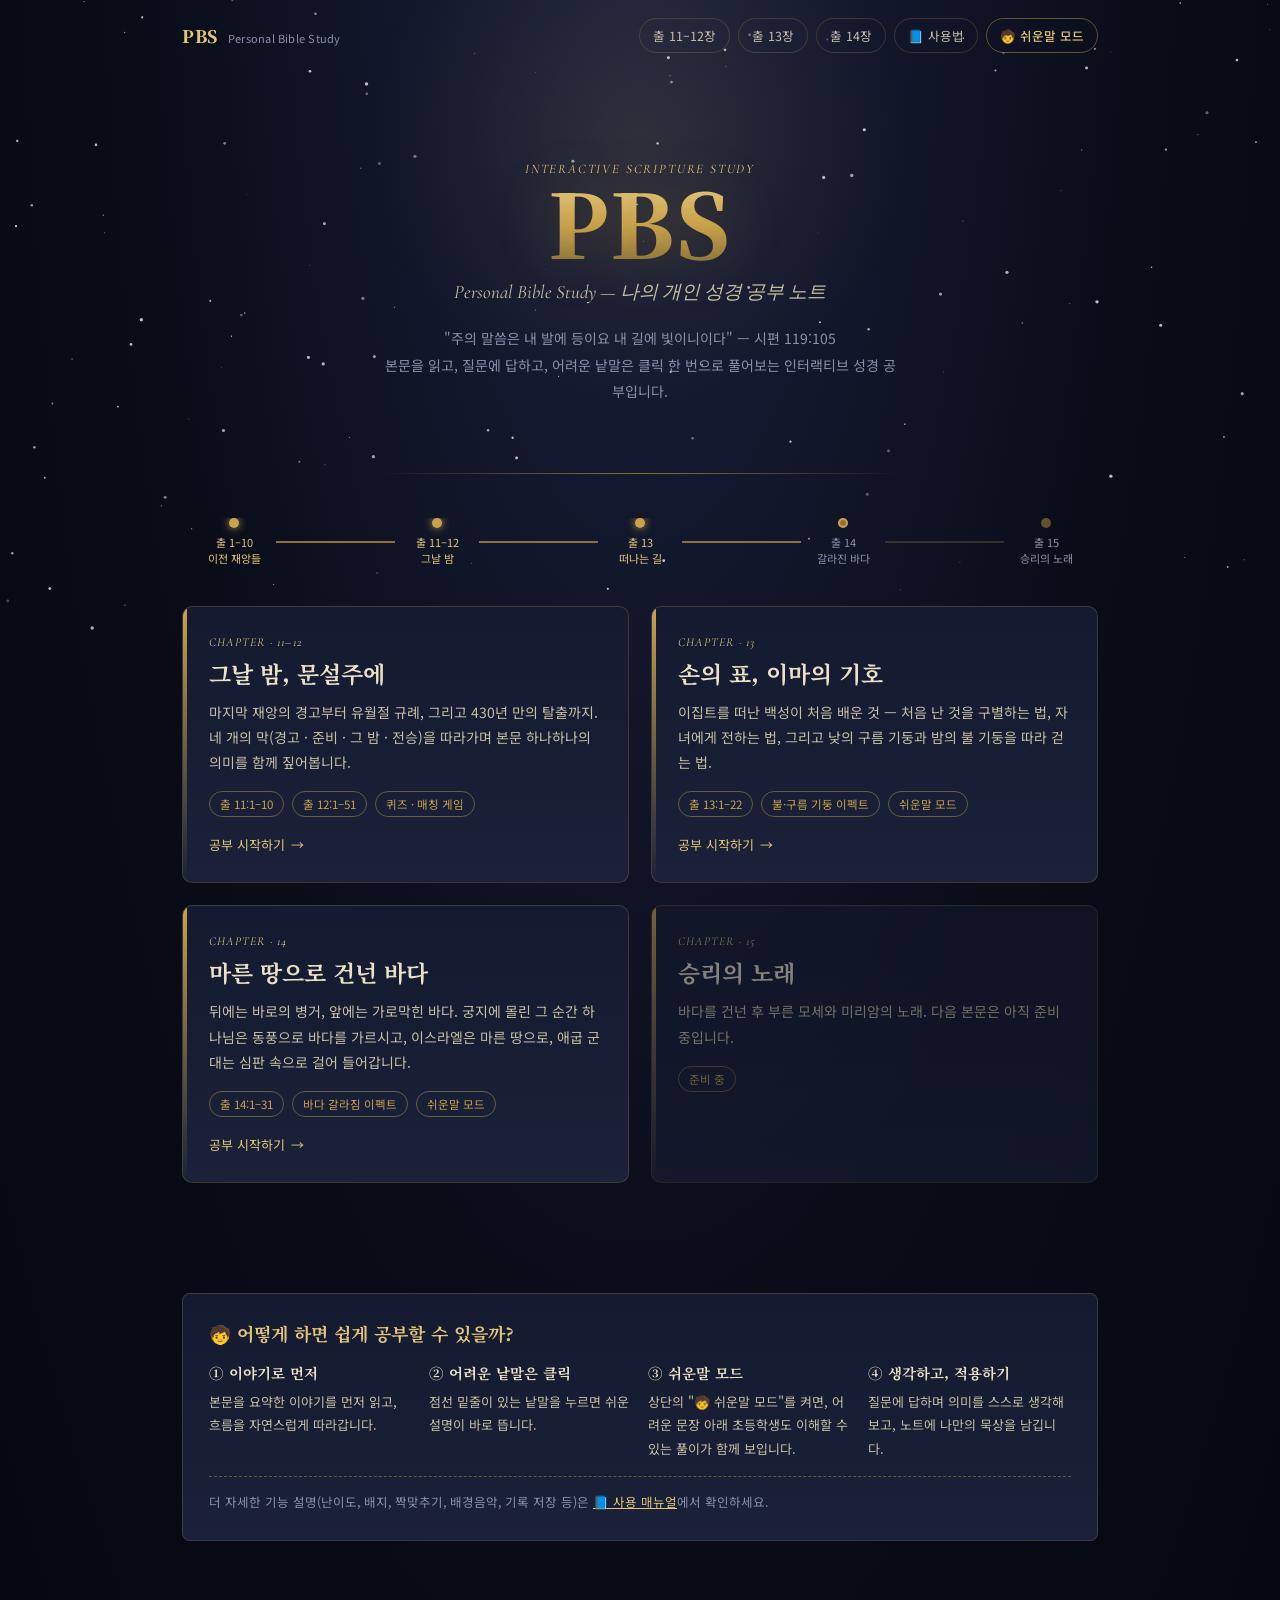
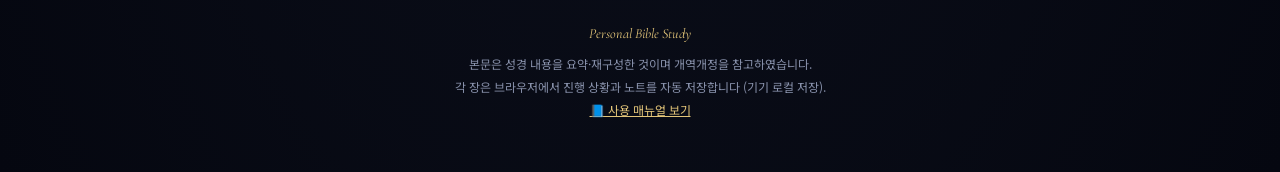
==== index.html @ ad9c312a "Add Exodus 14 chapter, usage manual, and responsive layout Build the fourth interactive chapter (14:" ====
<!DOCTYPE html>
<html lang="ko">
<head>
<meta charset="UTF-8">
<meta name="viewport" content="width=device-width, initial-scale=1.0">
<title>PBS — Personal Bible Study</title>
<meta name="description" content="출애굽기를 재미있게, 초등학생도 이해할 수 있게 공부하는 인터랙티브 성경 공부 노트.">
<link rel="preconnect" href="https://fonts.googleapis.com">
<link href="https://fonts.googleapis.com/css2?family=Noto+Serif+KR:wght@400;600;700;900&family=Noto+Sans+KR:wght@300;400;500;700&family=Cormorant+Garamond:ital,wght@0,500;1,500&display=swap" rel="stylesheet">
<link rel="stylesheet" href="assets/pbs-theme.css">
<style>
  *{box-sizing:border-box;}
  html,body{margin:0;padding:0;}
  body{
    background:radial-gradient(ellipse at 50% -10%, #1a2140 0%, var(--night) 55%, #050710 100%);
    color:var(--parchment); font-family:'Noto Sans KR', sans-serif;
    min-height:100vh; overflow-x:hidden; position:relative;
  }
  #starfield{ height:100vh; }

  .pbs-hero{ padding-top:12vh; }
  .glow-orb{
    position:fixed; top:-140px; left:50%; transform:translateX(-50%);
    width:560px; height:560px; border-radius:50%;
    background:radial-gradient(circle, rgba(201,162,75,0.14) 0%, rgba(201,162,75,0.04) 45%, transparent 70%);
    pointer-events:none; z-index:0; animation: flicker 6s ease-in-out infinite;
  }
  @keyframes flicker{
    0%,100%{opacity:1;} 45%{opacity:0.85;} 50%{opacity:1;} 78%{opacity:0.9;}
  }

  .divider-line{
    position:relative; z-index:1; max-width:520px; margin:44px auto 0; height:1px;
    background:linear-gradient(90deg, transparent, var(--gold-dim), transparent);
  }

  .journey-strip{
    position:relative; z-index:1; max-width:920px; margin:44px auto 0; padding:0 22px;
    display:flex; align-items:center; gap:10px; overflow-x:auto;
  }
  .journey-node{
    flex:0 0 auto; display:flex; flex-direction:column; align-items:center; gap:6px;
    font-size:11px; color:var(--muted); min-width:64px; text-align:center;
  }
  .journey-node .jn-dot{ width:10px; height:10px; border-radius:50%; background:var(--line-strong); }
  .journey-node.done .jn-dot{ background:var(--gold); box-shadow:0 0 8px var(--gold); }
  .journey-node.done{ color:var(--gold-soft); }
  .journey-node.next .jn-dot{ background:var(--gold-dim); border:2px solid var(--gold); }
  .journey-line{ flex:1; height:2px; background:var(--line); min-width:20px; }
  .journey-line.done{ background:var(--gold-dim); }

  footer.pbs-foot{
    position:relative; z-index:1; text-align:center; padding:20px 22px 50px;
    font-size:12px; color:var(--muted); line-height:1.9;
  }
  footer.pbs-foot .verse{ font-family:'Cormorant Garamond', serif; font-style:italic; color:var(--gold-soft); font-size:14px; display:block; margin-bottom:6px; }
  footer.pbs-foot a, .pm-more a{ color:var(--gold-soft); }
  .pm-more{ margin-top:16px; padding-top:14px; border-top:1px dashed var(--line-strong); font-size:12.5px; color:var(--muted); line-height:1.8; }
</style>
</head>
<body>

<div class="glow-orb"></div>
<canvas id="starfield" class="pbs-canvas-bg"></canvas>

<div id="pbsNavRoot"></div>

<header class="pbs-hero">
  <div class="eyebrow" style="display:flex; justify-content:center; gap:10px; font-family:'Cormorant Garamond', serif; font-style:italic; letter-spacing:0.14em; text-transform:uppercase; font-size:13px; color:var(--gold-soft);">
    Interactive Scripture Study
  </div>
  <h1 class="pbs-title">PBS</h1>
  <p class="pbs-sub">Personal Bible Study — 나의 개인 성경 공부 노트</p>
  <p class="pbs-verse">"주의 말씀은 내 발에 등이요 내 길에 빛이니이다" — 시편 119:105<br>
  본문을 읽고, 질문에 답하고, 어려운 낱말은 클릭 한 번으로 풀어보는 인터랙티브 성경 공부입니다.</p>
</header>

<div class="divider-line"></div>

<div class="journey-strip" aria-label="출애굽기 진행 지도">
  <div class="journey-node done"><span class="jn-dot"></span>출 1–10<br>이전 재앙들</div>
  <div class="journey-line done"></div>
  <div class="journey-node done"><span class="jn-dot"></span>출 11–12<br>그날 밤</div>
  <div class="journey-line done"></div>
  <div class="journey-node done"><span class="jn-dot"></span>출 13<br>떠나는 길</div>
  <div class="journey-line done"></div>
  <div class="journey-node next"><span class="jn-dot"></span>출 14<br>갈라진 바다</div>
  <div class="journey-line"></div>
  <div class="journey-node"><span class="jn-dot"></span>출 15<br>승리의 노래</div>
</div>

<main class="pbs-cards">
  <a class="pbs-card" href="exodus-11-12.html">
    <div class="pc-eyebrow">Chapter · 11–12</div>
    <div class="pc-title">그날 밤, 문설주에</div>
    <p class="pc-desc">마지막 재앙의 경고부터 유월절 규례, 그리고 430년 만의 탈출까지.
    네 개의 막(경고 · 준비 · 그 밤 · 전승)을 따라가며 본문 하나하나의 의미를 함께 짚어봅니다.</p>
    <div class="pc-meta">
      <span class="pc-chip">출 11:1–10</span>
      <span class="pc-chip">출 12:1–51</span>
      <span class="pc-chip">퀴즈 · 매칭 게임</span>
    </div>
    <div class="pc-cta">공부 시작하기 <span class="arrow">→</span></div>
  </a>

  <a class="pbs-card" href="exodus-13.html">
    <div class="pc-eyebrow">Chapter · 13</div>
    <div class="pc-title">손의 표, 이마의 기호</div>
    <p class="pc-desc">이집트를 떠난 백성이 처음 배운 것 — 처음 난 것을 구별하는 법, 자녀에게 전하는 법,
    그리고 낮의 구름 기둥과 밤의 불 기둥을 따라 걷는 법.</p>
    <div class="pc-meta">
      <span class="pc-chip">출 13:1–22</span>
      <span class="pc-chip">불·구름 기둥 이펙트</span>
      <span class="pc-chip">쉬운말 모드</span>
    </div>
    <div class="pc-cta">공부 시작하기 <span class="arrow">→</span></div>
  </a>

  <a class="pbs-card" href="exodus-14.html">
    <div class="pc-eyebrow">Chapter · 14</div>
    <div class="pc-title">마른 땅으로 건넌 바다</div>
    <p class="pc-desc">뒤에는 바로의 병거, 앞에는 가로막힌 바다. 궁지에 몰린 그 순간 하나님은 동풍으로 바다를 가르시고,
    이스라엘은 마른 땅으로, 애굽 군대는 심판 속으로 걸어 들어갑니다.</p>
    <div class="pc-meta">
      <span class="pc-chip">출 14:1–31</span>
      <span class="pc-chip">바다 갈라짐 이펙트</span>
      <span class="pc-chip">쉬운말 모드</span>
    </div>
    <div class="pc-cta">공부 시작하기 <span class="arrow">→</span></div>
  </a>

  <div class="pbs-card soon">
    <div class="pc-eyebrow">Chapter · 15</div>
    <div class="pc-title">승리의 노래</div>
    <p class="pc-desc">바다를 건넌 후 부른 모세와 미리암의 노래. 다음 본문은 아직 준비 중입니다.</p>
    <div class="pc-meta"><span class="pc-chip">준비 중</span></div>
  </div>
</main>

<section class="pbs-method">
  <div class="pm-panel">
    <h3>🧒 어떻게 하면 쉽게 공부할 수 있을까?</h3>
    <div class="pm-steps">
      <div class="pm-step"><b>① 이야기로 먼저</b>본문을 요약한 이야기를 먼저 읽고, 흐름을 자연스럽게 따라갑니다.</div>
      <div class="pm-step"><b>② 어려운 낱말은 클릭</b>점선 밑줄이 있는 낱말을 누르면 쉬운 설명이 바로 뜹니다.</div>
      <div class="pm-step"><b>③ 쉬운말 모드</b>상단의 "🧒 쉬운말 모드"를 켜면, 어려운 문장 아래 초등학생도 이해할 수 있는 풀이가 함께 보입니다.</div>
      <div class="pm-step"><b>④ 생각하고, 적용하기</b>질문에 답하며 의미를 스스로 생각해보고, 노트에 나만의 묵상을 남깁니다.</div>
    </div>
    <div class="pm-more">더 자세한 기능 설명(난이도, 배지, 짝맞추기, 배경음악, 기록 저장 등)은 <a href="manual.html">📘 사용 매뉴얼</a>에서 확인하세요.</div>
  </div>
</section>

<footer class="pbs-foot">
  <span class="verse">Personal Bible Study</span>
  본문은 성경 내용을 요약·재구성한 것이며 개역개정을 참고하였습니다.<br>
  각 장은 브라우저에서 진행 상황과 노트를 자동 저장합니다 (기기 로컬 저장).<br>
  <a href="manual.html">📘 사용 매뉴얼 보기</a>
</footer>

<script src="assets/pbs-nav.js"></script>
<script src="assets/pbs-effects.js"></script>
<script>
  PBS_renderNav('index');
  PBS_startStarfield(document.getElementById('starfield'), { density: 140 });
</script>
</body>
</html>
---- assets/pbs-theme.css ----
/* ==========================================================================
   PBS shared theme — dark parchment / night-desert palette
   Used by index.html, exodus-11-12.html, exodus-13.html
   ========================================================================== */
:root{
  --night:#0a0d18; --night2:#0f1324;
  --panel:#141a30; --panel2:#1a2138;
  --blood:#7c2430; --blood-bright:#a83244; --blood-glow:#c94a54;
  --gold:#c9a24b; --gold-soft:#e3c579; --gold-dim:#8a723a;
  --sky:#3d6b8a; --sky-soft:#7fb3cf;
  --parchment:#ece1c6; --parchment-dim:#c9bfa3; --muted:#8891ab;
  --line: rgba(201,162,75,0.22); --line-strong: rgba(201,162,75,0.45);
}

/* ---------- fixed canvas backdrop (starfield / effects) ---------- */
.pbs-canvas-bg{
  position:fixed; inset:0; z-index:0; pointer-events:none; width:100%; height:100%;
}

/* ---------- shared top navigation ---------- */
.pbs-nav{
  position:relative; z-index:2;
  display:flex; align-items:center; justify-content:space-between; gap:14px; flex-wrap:wrap;
  max-width:760px; margin:0 auto; padding:18px 22px 0;
  font-family:'Noto Sans KR', sans-serif;
}
.pbs-nav .pbs-brand{
  display:flex; align-items:baseline; gap:10px; text-decoration:none;
  font-family:'Noto Serif KR', serif; font-weight:900; font-size:17px;
  color:var(--gold-soft); letter-spacing:0.04em;
}
.pbs-nav .pbs-brand small{
  font-family:'Noto Sans KR', sans-serif; font-weight:400; font-size:11px;
  color:var(--muted); letter-spacing:0.02em;
}
.pbs-nav .pbs-brand:hover{ color:var(--gold); }
.pbs-nav-links{ display:flex; gap:8px; flex-wrap:wrap; align-items:center; }
.pbs-nav-link{
  font-size:12.5px; color:var(--parchment-dim); text-decoration:none;
  border:1px solid var(--line); border-radius:20px; padding:7px 13px;
  transition:all .2s ease; white-space:nowrap;
}
.pbs-nav-link:hover{ border-color:var(--gold-dim); color:var(--parchment); background:rgba(201,162,75,0.08); }
.pbs-nav-link.current{ border-color:var(--gold); color:var(--gold-soft); background:rgba(201,162,75,0.1); }
.pbs-kids-toggle{
  font-size:12.5px; font-weight:500; cursor:pointer; border-radius:20px; padding:7px 13px;
  border:1px solid var(--line-strong); background:transparent; color:var(--gold-soft);
  font-family:'Noto Sans KR', sans-serif; transition:all .2s ease;
}
.pbs-kids-toggle:hover{ background:rgba(201,162,75,0.1); }
.pbs-kids-toggle.on{ background:linear-gradient(180deg, var(--gold-soft), var(--gold-dim)); color:#1a1408; border-color:var(--gold); }

/* ---------- glossary: inline clickable terms ---------- */
.gloss{
  color:var(--gold-soft); border-bottom:1px dashed var(--gold-dim);
  cursor:help; padding:0 1px; transition:color .15s ease;
}
.gloss:hover, .gloss:focus-visible{ color:var(--gold); background:rgba(201,162,75,0.1); }
.gloss-popover{
  position:fixed; z-index:200; max-width:300px; min-width:220px;
  background:linear-gradient(180deg, var(--panel), var(--night2));
  border:1px solid var(--gold-dim); border-radius:6px; padding:14px 16px;
  box-shadow:0 12px 34px rgba(0,0,0,0.55);
  font-family:'Noto Sans KR', sans-serif; font-size:13.5px; line-height:1.7; color:var(--parchment-dim);
  opacity:0; transform:translateY(6px); pointer-events:none; transition:opacity .18s ease, transform .18s ease;
}
.gloss-popover.show{ opacity:1; transform:translateY(0); pointer-events:auto; }
.gloss-popover .gp-term{
  font-family:'Noto Serif KR', serif; font-weight:700; color:var(--gold-soft); font-size:14.5px;
  display:flex; justify-content:space-between; align-items:center; margin-bottom:6px;
}
.gloss-popover .gp-close{ background:none; border:none; color:var(--muted); cursor:pointer; font-size:15px; line-height:1; padding:2px; }
.gloss-popover .gp-close:hover{ color:var(--gold-soft); }
.gloss-popover .gp-kids{
  margin-top:8px; padding-top:8px; border-top:1px dashed var(--line-strong);
  color:var(--gold-soft); font-size:13px;
}
.gloss-popover .gp-kids b{ color:var(--sky-soft); }

/* ---------- glossary full list (used inside text drawers) ---------- */
.gloss-list-item{ padding:12px 0; border-bottom:1px solid var(--line); }
.gloss-list-item:last-child{ border-bottom:none; }
.gloss-list-item .gl-term{ font-family:'Noto Serif KR',serif; color:var(--gold-soft); font-size:14.5px; margin-bottom:4px; }
.gloss-list-item .gl-def{ font-size:13px; color:var(--parchment-dim); line-height:1.7; }
.gloss-list-item .gl-kids{ font-size:12.5px; color:var(--sky-soft); margin-top:4px; }

/* ---------- kids-mode: simplified explanation blocks ---------- */
.kids-explain{
  display:none; margin:12px 0 0; padding:14px 16px;
  background:rgba(63,107,138,0.14); border:1px solid rgba(127,179,207,0.35); border-radius:6px;
  font-size:14px; line-height:1.8; color:var(--parchment);
}
.kids-explain .ke-tag{
  display:inline-block; font-family:'Noto Serif KR',serif; font-weight:700; font-size:12px;
  color:var(--sky-soft); background:rgba(127,179,207,0.15); border-radius:12px; padding:2px 10px; margin-bottom:8px;
}
body.kids-on .kids-explain{ display:block; animation:pbsFadeUp .4s ease; }
@keyframes pbsFadeUp{ from{opacity:0; transform:translateY(8px);} to{opacity:1; transform:translateY(0);} }

/* ---------- landing page chapter cards ---------- */
.pbs-hero{ text-align:center; padding:64px 22px 20px; position:relative; z-index:1; }
.pbs-hero .pbs-title{
  font-family:'Noto Serif KR', serif; font-weight:900; letter-spacing:0.02em;
  font-size:clamp(44px, 9vw, 88px); margin:0; line-height:1;
  background:linear-gradient(180deg, var(--gold-soft) 10%, var(--gold) 55%, var(--gold-dim) 100%);
  -webkit-background-clip:text; background-clip:text; color:transparent;
  text-shadow:0 0 60px rgba(201,162,75,0.25);
}
.pbs-hero .pbs-sub{ font-family:'Cormorant Garamond', serif; font-style:italic; font-size:19px; color:var(--parchment-dim); margin:14px 0 0; }
.pbs-hero .pbs-verse{ margin:20px auto 0; max-width:520px; font-size:14px; color:var(--muted); line-height:1.9; }

.pbs-cards{
  position:relative; z-index:1; max-width:920px; margin:40px auto 0; padding:0 22px 100px;
  display:grid; grid-template-columns:repeat(auto-fit, minmax(280px, 1fr)); gap:22px;
}
.pbs-card{
  position:relative; overflow:hidden; text-decoration:none; display:block;
  background:linear-gradient(180deg, var(--panel), var(--panel2));
  border:1px solid var(--line); border-radius:10px; padding:28px 26px;
  transition:transform .25s ease, border-color .25s ease, box-shadow .25s ease;
}
.pbs-card:hover{ transform:translateY(-4px); border-color:var(--gold-dim); box-shadow:0 18px 40px rgba(0,0,0,0.4); }
.pbs-card::before{
  content:''; position:absolute; top:0; left:0; width:4px; height:100%;
  background:linear-gradient(180deg, var(--gold), transparent);
}
.pbs-card .pc-eyebrow{
  font-family:'Cormorant Garamond', serif; font-style:italic; letter-spacing:0.1em; text-transform:uppercase;
  font-size:12px; color:var(--gold-soft); margin-bottom:8px;
}
.pbs-card .pc-title{ font-family:'Noto Serif KR',serif; font-weight:700; font-size:23px; color:var(--parchment); margin:0 0 10px; }
.pbs-card .pc-desc{ font-size:14px; line-height:1.8; color:var(--parchment-dim); margin:0 0 16px; }
.pbs-card .pc-meta{ display:flex; gap:8px; flex-wrap:wrap; }
.pbs-card .pc-chip{ font-size:11.5px; padding:4px 10px; border:1px solid var(--line-strong); border-radius:20px; color:var(--gold); }
.pbs-card .pc-cta{ margin-top:18px; font-size:13px; color:var(--gold-soft); display:flex; align-items:center; gap:6px; }
.pbs-card .pc-cta .arrow{ transition:transform .25s ease; }
.pbs-card:hover .pc-cta .arrow{ transform:translateX(5px); }
.pbs-card.soon{ opacity:0.55; cursor:default; }
.pbs-card.soon:hover{ transform:none; box-shadow:none; border-color:var(--line); }

.pbs-method{
  position:relative; z-index:1; max-width:760px; margin:10px auto 60px; padding:0 22px;
}
.pbs-method .pm-panel{
  background:linear-gradient(180deg, var(--panel) 0%, var(--panel2) 100%);
  border:1px solid var(--line); border-radius:8px; padding:26px 26px;
}
.pbs-method h3{ font-family:'Noto Serif KR',serif; color:var(--gold-soft); font-size:18px; margin:0 0 14px; }
.pbs-method .pm-steps{ display:grid; grid-template-columns:repeat(auto-fit, minmax(150px,1fr)); gap:16px; }
.pbs-method .pm-step{ font-size:13px; line-height:1.8; color:var(--parchment-dim); }
.pbs-method .pm-step b{ display:block; color:var(--parchment); font-family:'Noto Serif KR',serif; font-size:14.5px; margin-bottom:4px; }

/* ==========================================================================
   Responsive breakpoints — mobile (<601px) / tablet (601–1024px) / desktop (1025px+)
   Mobile-first base styles above already read fine down to ~360px; these
   tune the landing page (nav, hero, cards) for the other two bands.
   ========================================================================== */
@media (max-width:600px){
  .pbs-nav{ padding:14px 16px 0; }
  .pbs-hero{ padding:44px 18px 16px; }
}
@media (max-width:380px){
  .pbs-hero .pbs-title{ font-size:clamp(36px, 15vw, 52px); }
  .pbs-nav-link, .pbs-kids-toggle{ font-size:11.5px; padding:6px 10px; }
  .pbs-card{ padding:22px 18px; }
}
@media (min-width:601px) and (max-width:1024px){
  .pbs-nav, .pbs-cards, .pbs-method{ max-width:840px; }
  .pbs-hero{ padding:76px 22px 20px; }
}
@media (min-width:1025px){
  .pbs-nav, .pbs-cards, .pbs-method{ max-width:960px; }
  .pbs-hero{ padding:88px 22px 24px; }
  .pbs-cards{ grid-template-columns:repeat(auto-fit, minmax(300px, 1fr)); }
}
@media (prefers-reduced-motion: reduce){ .pbs-canvas-bg{ display:none; } }

/* ---------- shared debug overlay ---------- */
#pbsDebugPanel{
  position:fixed; left:10px; bottom:10px; z-index:999; width:300px; max-height:56vh;
  background:rgba(6,8,16,0.95); border:1px solid var(--gold-dim); border-radius:6px;
  padding:10px 12px; overflow-y:auto; box-shadow:0 10px 28px rgba(0,0,0,0.55);
  font-family:'Consolas','SFMono-Regular',monospace; font-size:11px; line-height:1.5;
}
.pbs-debug-header{ display:flex; justify-content:space-between; align-items:center; color:var(--gold-soft); font-weight:700; font-size:12px; margin-bottom:8px; letter-spacing:0.03em; }
.pbs-debug-header button{ background:none; border:none; color:var(--muted); cursor:pointer; font-size:13px; padding:2px 4px; }
.pbs-debug-header button:hover{ color:var(--gold-soft); }
.pbs-debug-section-tag{ color:var(--muted); text-transform:uppercase; letter-spacing:0.08em; font-size:10px; margin:6px 0 4px; }
#pbsDebugBody{ margin:0; white-space:pre-wrap; word-break:break-word; color:#9fd6ff; padding-bottom:8px; border-bottom:1px dashed var(--line); }
.pbs-debug-log{ margin:0; white-space:pre-wrap; word-break:break-word; color:#8891ab; max-height:140px; overflow-y:auto; }
@media (max-width:600px){ #pbsDebugPanel{ left:6px; bottom:6px; width:calc(100vw - 24px); max-height:40vh; } }
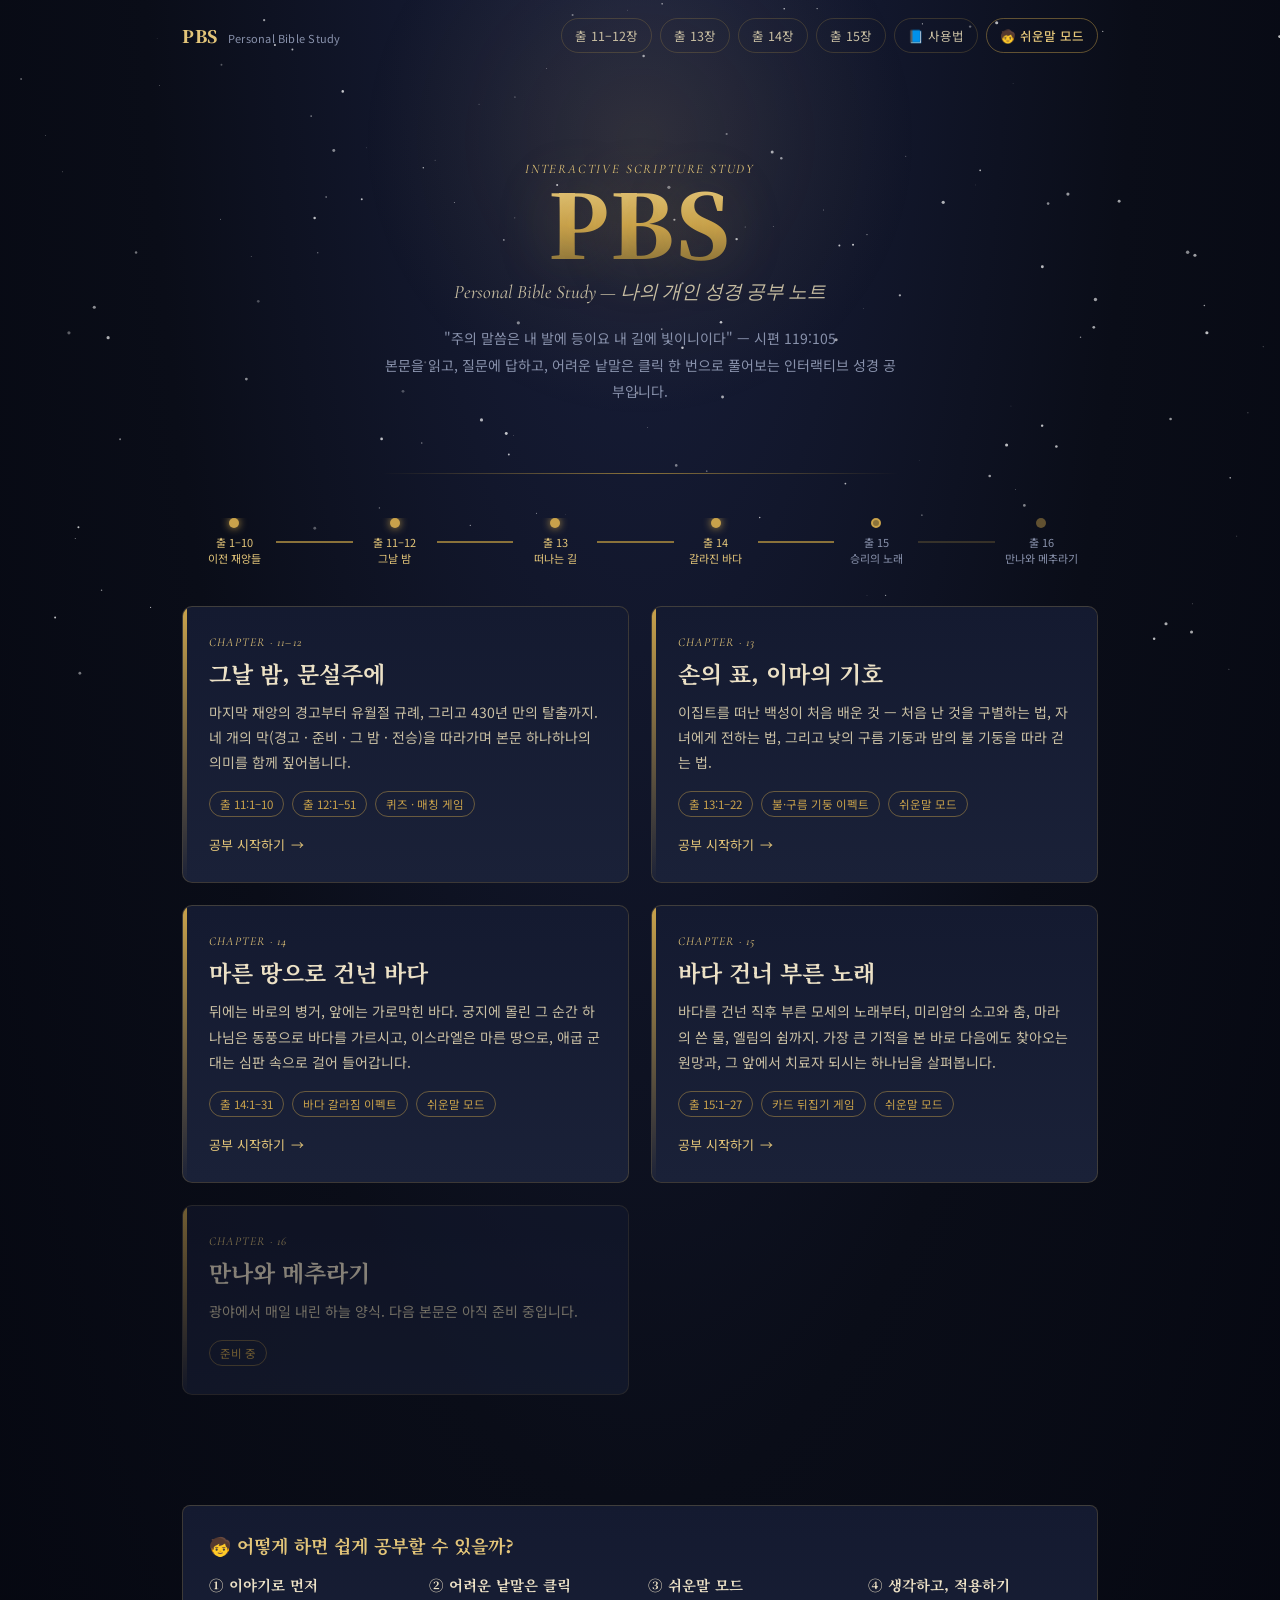
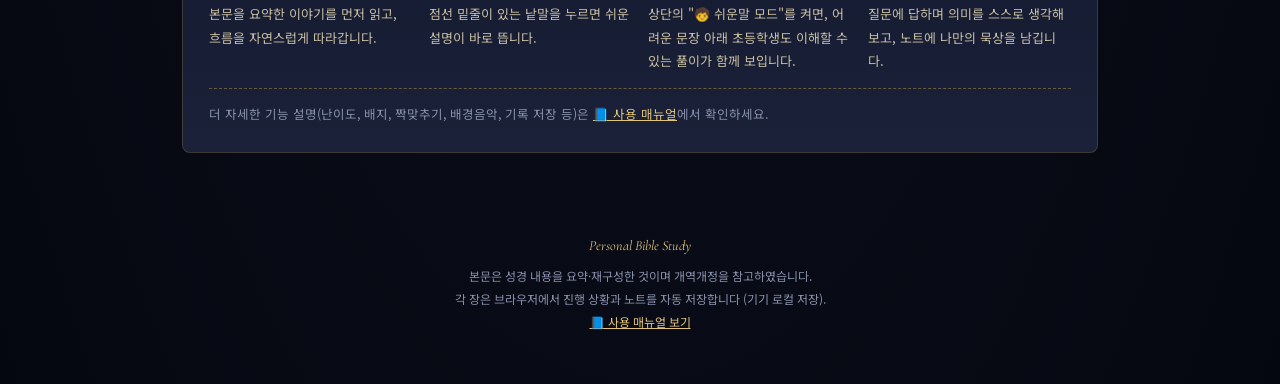
==== commit 773a545d: "Add Exodus 15, per-chapter ambience, and a flip-card bonus game Builds the fifth chapter (15:1-27 — " ====
--- a/index.html
+++ b/index.html
@@ -84,9 +84,11 @@
   <div class="journey-line done"></div>
   <div class="journey-node done"><span class="jn-dot"></span>출 13<br>떠나는 길</div>
   <div class="journey-line done"></div>
-  <div class="journey-node next"><span class="jn-dot"></span>출 14<br>갈라진 바다</div>
+  <div class="journey-node done"><span class="jn-dot"></span>출 14<br>갈라진 바다</div>
+  <div class="journey-line done"></div>
+  <div class="journey-node next"><span class="jn-dot"></span>출 15<br>승리의 노래</div>
   <div class="journey-line"></div>
-  <div class="journey-node"><span class="jn-dot"></span>출 15<br>승리의 노래</div>
+  <div class="journey-node"><span class="jn-dot"></span>출 16<br>만나와 메추라기</div>
 </div>
 
 <main class="pbs-cards">
@@ -129,10 +131,23 @@
     <div class="pc-cta">공부 시작하기 <span class="arrow">→</span></div>
   </a>
 
+  <a class="pbs-card" href="exodus-15.html">
+    <div class="pc-eyebrow">Chapter · 15</div>
+    <div class="pc-title">바다 건너 부른 노래</div>
+    <p class="pc-desc">바다를 건넌 직후 부른 모세의 노래부터, 미리암의 소고와 춤, 마라의 쓴 물, 엘림의 쉼까지.
+    가장 큰 기적을 본 바로 다음에도 찾아오는 원망과, 그 앞에서 치료자 되시는 하나님을 살펴봅니다.</p>
+    <div class="pc-meta">
+      <span class="pc-chip">출 15:1–27</span>
+      <span class="pc-chip">카드 뒤집기 게임</span>
+      <span class="pc-chip">쉬운말 모드</span>
+    </div>
+    <div class="pc-cta">공부 시작하기 <span class="arrow">→</span></div>
+  </a>
+
   <div class="pbs-card soon">
-    <div class="pc-eyebrow">Chapter · 15</div>
-    <div class="pc-title">승리의 노래</div>
-    <p class="pc-desc">바다를 건넌 후 부른 모세와 미리암의 노래. 다음 본문은 아직 준비 중입니다.</p>
+    <div class="pc-eyebrow">Chapter · 16</div>
+    <div class="pc-title">만나와 메추라기</div>
+    <p class="pc-desc">광야에서 매일 내린 하늘 양식. 다음 본문은 아직 준비 중입니다.</p>
     <div class="pc-meta"><span class="pc-chip">준비 중</span></div>
   </div>
 </main>
--- a/assets/pbs-theme.css
+++ b/assets/pbs-theme.css
@@ -10,6 +10,32 @@
   --sky:#3d6b8a; --sky-soft:#7fb3cf;
   --parchment:#ece1c6; --parchment-dim:#c9bfa3; --muted:#8891ab;
   --line: rgba(201,162,75,0.22); --line-strong: rgba(201,162,75,0.45);
+
+  /* ambience (background gradient + lamp glow) — overridden per chapter theme below */
+  --bg-top:#1a2140; --bg-mid:var(--night); --bg-bottom:#050710;
+  --lamp-color: rgba(201,162,75,0.16); --lamp-color2: rgba(201,162,75,0.05);
+}
+
+/* ---------- per-chapter ambience themes ----------
+   Each chapter opts in via PBSStudy.init({theme:'night'|'gold'|'sea'|'victory'}),
+   which adds body.theme-* — only the background/lamp glow (and starfield tint,
+   set in JS) change; --gold/--blood stay put so quiz-correct/wrong colors and
+   buttons stay consistent everywhere. */
+body.theme-night{
+  --bg-top:#241019; --bg-mid:#170a10; --bg-bottom:#050305;
+  --lamp-color: rgba(169,50,68,0.20); --lamp-color2: rgba(169,50,68,0.05);
+}
+body.theme-gold{
+  --bg-top:#332510; --bg-mid:#20170a; --bg-bottom:#0d0904;
+  --lamp-color: rgba(230,180,90,0.22); --lamp-color2: rgba(230,180,90,0.06);
+}
+body.theme-sea{
+  --bg-top:#0f2a38; --bg-mid:#0a1a26; --bg-bottom:#040c12;
+  --lamp-color: rgba(90,170,205,0.22); --lamp-color2: rgba(90,170,205,0.05);
+}
+body.theme-victory{
+  --bg-top:#3a2712; --bg-mid:#271a0c; --bg-bottom:#100b04;
+  --lamp-color: rgba(230,170,110,0.26); --lamp-color2: rgba(230,170,110,0.07);
 }
 
 /* ---------- fixed canvas backdrop (starfield / effects) ---------- */
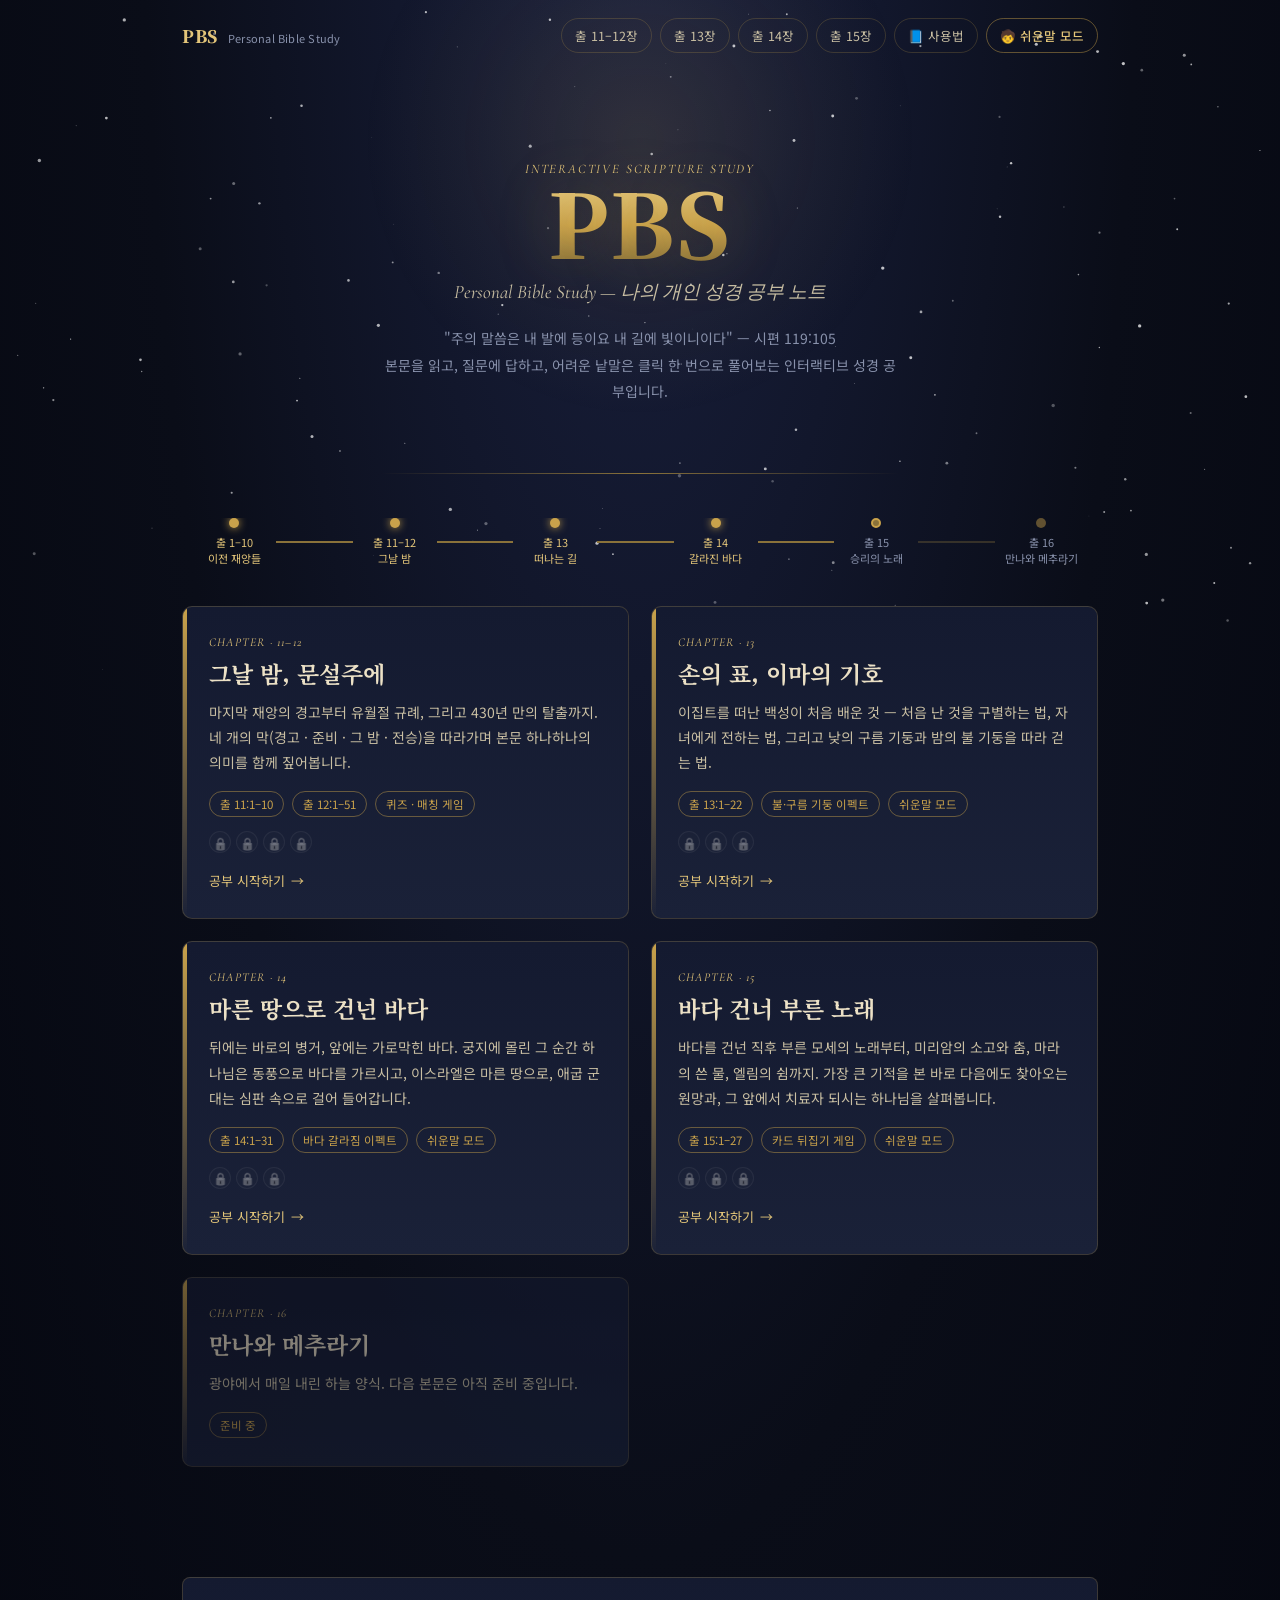
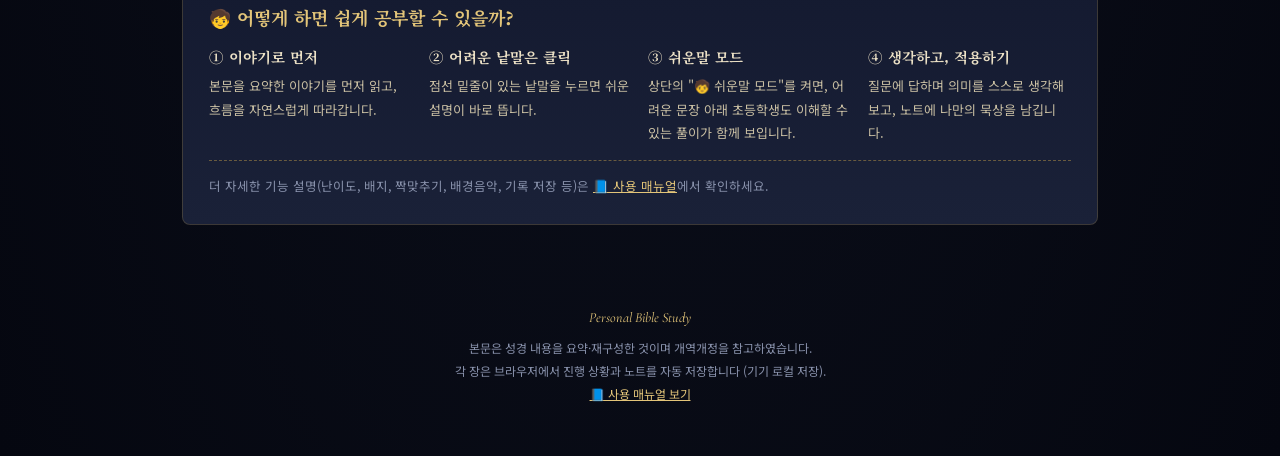
==== commit 43ee6309: "점수/배지에 의미 부여 — 장별 최고 기록, 배지 트로피 진열장, 연속 학습 스트릭 추가 지금까지 점수·콤보·배지는 완주할 때마다 초기화되고 학습 기록 모달 안에만 남아서 장식처럼" ====
--- a/index.html
+++ b/index.html
@@ -54,6 +54,23 @@
     font-size:12px; color:var(--muted); line-height:1.9;
   }
   footer.pbs-foot .verse{ font-family:'Cormorant Garamond', serif; font-style:italic; color:var(--gold-soft); font-size:14px; display:block; margin-bottom:6px; }
+
+  .streak-banner{
+    display:inline-flex; align-items:center; gap:8px; margin:18px auto 0; padding:8px 18px;
+    border:1px solid rgba(202,110,60,0.5); border-radius:20px; background:rgba(202,110,60,0.1);
+    color:#e3a878; font-size:13px; font-weight:500;
+  }
+  .pc-progress{ display:flex; flex-wrap:wrap; align-items:center; gap:8px; margin-top:14px; }
+  .pc-progress .record-chip{
+    font-size:11.5px; font-weight:500; padding:4px 11px; border-radius:16px;
+    border:1px solid var(--gold-dim); color:var(--gold-soft); background:rgba(201,162,75,0.1);
+  }
+  .pc-progress .trophy-row{ display:flex; gap:5px; }
+  .pc-progress .trophy-badge{
+    width:22px; height:22px; border-radius:50%; display:flex; align-items:center; justify-content:center;
+    font-size:12px; border:1px solid var(--gold-dim); background:rgba(201,162,75,0.12);
+  }
+  .pc-progress .trophy-badge.locked{ border-color:var(--line); background:rgba(255,255,255,0.02); opacity:0.45; filter:grayscale(1); }
   footer.pbs-foot a, .pm-more a{ color:var(--gold-soft); }
   .pm-more{ margin-top:16px; padding-top:14px; border-top:1px dashed var(--line-strong); font-size:12.5px; color:var(--muted); line-height:1.8; }
 </style>
@@ -73,6 +90,7 @@
   <p class="pbs-sub">Personal Bible Study — 나의 개인 성경 공부 노트</p>
   <p class="pbs-verse">"주의 말씀은 내 발에 등이요 내 길에 빛이니이다" — 시편 119:105<br>
   본문을 읽고, 질문에 답하고, 어려운 낱말은 클릭 한 번으로 풀어보는 인터랙티브 성경 공부입니다.</p>
+  <div id="streakBanner" class="streak-banner" style="display:none;"></div>
 </header>
 
 <div class="divider-line"></div>
@@ -92,7 +110,7 @@
 </div>
 
 <main class="pbs-cards">
-  <a class="pbs-card" href="exodus-11-12.html">
+  <a class="pbs-card" href="exodus-11-12.html" data-storage-id="exodusGame" data-badges="perfect_door,fast_exit,perfect_score,devoted">
     <div class="pc-eyebrow">Chapter · 11–12</div>
     <div class="pc-title">그날 밤, 문설주에</div>
     <p class="pc-desc">마지막 재앙의 경고부터 유월절 규례, 그리고 430년 만의 탈출까지.
@@ -102,10 +120,11 @@
       <span class="pc-chip">출 12:1–51</span>
       <span class="pc-chip">퀴즈 · 매칭 게임</span>
     </div>
-    <div class="pc-cta">공부 시작하기 <span class="arrow">→</span></div>
-  </a>
-
-  <a class="pbs-card" href="exodus-13.html">
+    <div class="pc-progress" data-progress></div>
+    <div class="pc-cta">공부 시작하기 <span class="arrow">→</span></div>
+  </a>
+
+  <a class="pbs-card" href="exodus-13.html" data-storage-id="exodus13" data-badges="perfect_score,fast_finish,devoted">
     <div class="pc-eyebrow">Chapter · 13</div>
     <div class="pc-title">손의 표, 이마의 기호</div>
     <p class="pc-desc">이집트를 떠난 백성이 처음 배운 것 — 처음 난 것을 구별하는 법, 자녀에게 전하는 법,
@@ -115,10 +134,11 @@
       <span class="pc-chip">불·구름 기둥 이펙트</span>
       <span class="pc-chip">쉬운말 모드</span>
     </div>
-    <div class="pc-cta">공부 시작하기 <span class="arrow">→</span></div>
-  </a>
-
-  <a class="pbs-card" href="exodus-14.html">
+    <div class="pc-progress" data-progress></div>
+    <div class="pc-cta">공부 시작하기 <span class="arrow">→</span></div>
+  </a>
+
+  <a class="pbs-card" href="exodus-14.html" data-storage-id="exodus14" data-badges="perfect_score,fast_finish,devoted">
     <div class="pc-eyebrow">Chapter · 14</div>
     <div class="pc-title">마른 땅으로 건넌 바다</div>
     <p class="pc-desc">뒤에는 바로의 병거, 앞에는 가로막힌 바다. 궁지에 몰린 그 순간 하나님은 동풍으로 바다를 가르시고,
@@ -128,10 +148,11 @@
       <span class="pc-chip">바다 갈라짐 이펙트</span>
       <span class="pc-chip">쉬운말 모드</span>
     </div>
-    <div class="pc-cta">공부 시작하기 <span class="arrow">→</span></div>
-  </a>
-
-  <a class="pbs-card" href="exodus-15.html">
+    <div class="pc-progress" data-progress></div>
+    <div class="pc-cta">공부 시작하기 <span class="arrow">→</span></div>
+  </a>
+
+  <a class="pbs-card" href="exodus-15.html" data-storage-id="exodus15" data-badges="perfect_score,fast_finish,devoted">
     <div class="pc-eyebrow">Chapter · 15</div>
     <div class="pc-title">바다 건너 부른 노래</div>
     <p class="pc-desc">바다를 건넌 직후 부른 모세의 노래부터, 미리암의 소고와 춤, 마라의 쓴 물, 엘림의 쉼까지.
@@ -141,6 +162,7 @@
       <span class="pc-chip">카드 뒤집기 게임</span>
       <span class="pc-chip">쉬운말 모드</span>
     </div>
+    <div class="pc-progress" data-progress></div>
     <div class="pc-cta">공부 시작하기 <span class="arrow">→</span></div>
   </a>
 
@@ -174,9 +196,37 @@
 
 <script src="assets/pbs-nav.js"></script>
 <script src="assets/pbs-effects.js"></script>
+<script src="assets/pbs-progress.js"></script>
 <script>
   PBS_renderNav('index');
   PBS_startStarfield(document.getElementById('starfield'), { density: 140 });
+
+  const streak = PBS_getStreak();
+  if(streak.active && streak.count > 1){
+    const banner = document.getElementById('streakBanner');
+    banner.textContent = `🔥 ${streak.count}일 연속 학습 중이에요!`;
+    banner.style.display = 'inline-flex';
+  }
+
+  document.querySelectorAll('.pbs-card[data-storage-id]').forEach(card=>{
+    const storageId = card.dataset.storageId;
+    const badgeIds = (card.dataset.badges||'').split(',').filter(Boolean);
+    const best = PBS_getBest(storageId);
+    let earned = [];
+    try{ earned = JSON.parse(localStorage.getItem(storageId+'_badges_v1')||'[]'); }catch(e){}
+    const box = card.querySelector('[data-progress]');
+    if(!box) return;
+    let html = '';
+    if(best) html += `<span class="record-chip">🏆 최고 ${best.score}점</span>`;
+    if(badgeIds.length){
+      html += '<span class="trophy-row">' + badgeIds.map(id=>{
+        const meta = PBS_BADGE_META[id] || {icon:'🏅', name:id};
+        const got = earned.includes(id);
+        return `<span class="trophy-badge${got?'':' locked'}" title="${got?meta.name:'미획득: '+meta.name}">${got?meta.icon:'🔒'}</span>`;
+      }).join('') + '</span>';
+    }
+    box.innerHTML = html;
+  });
 </script>
 </body>
 </html>
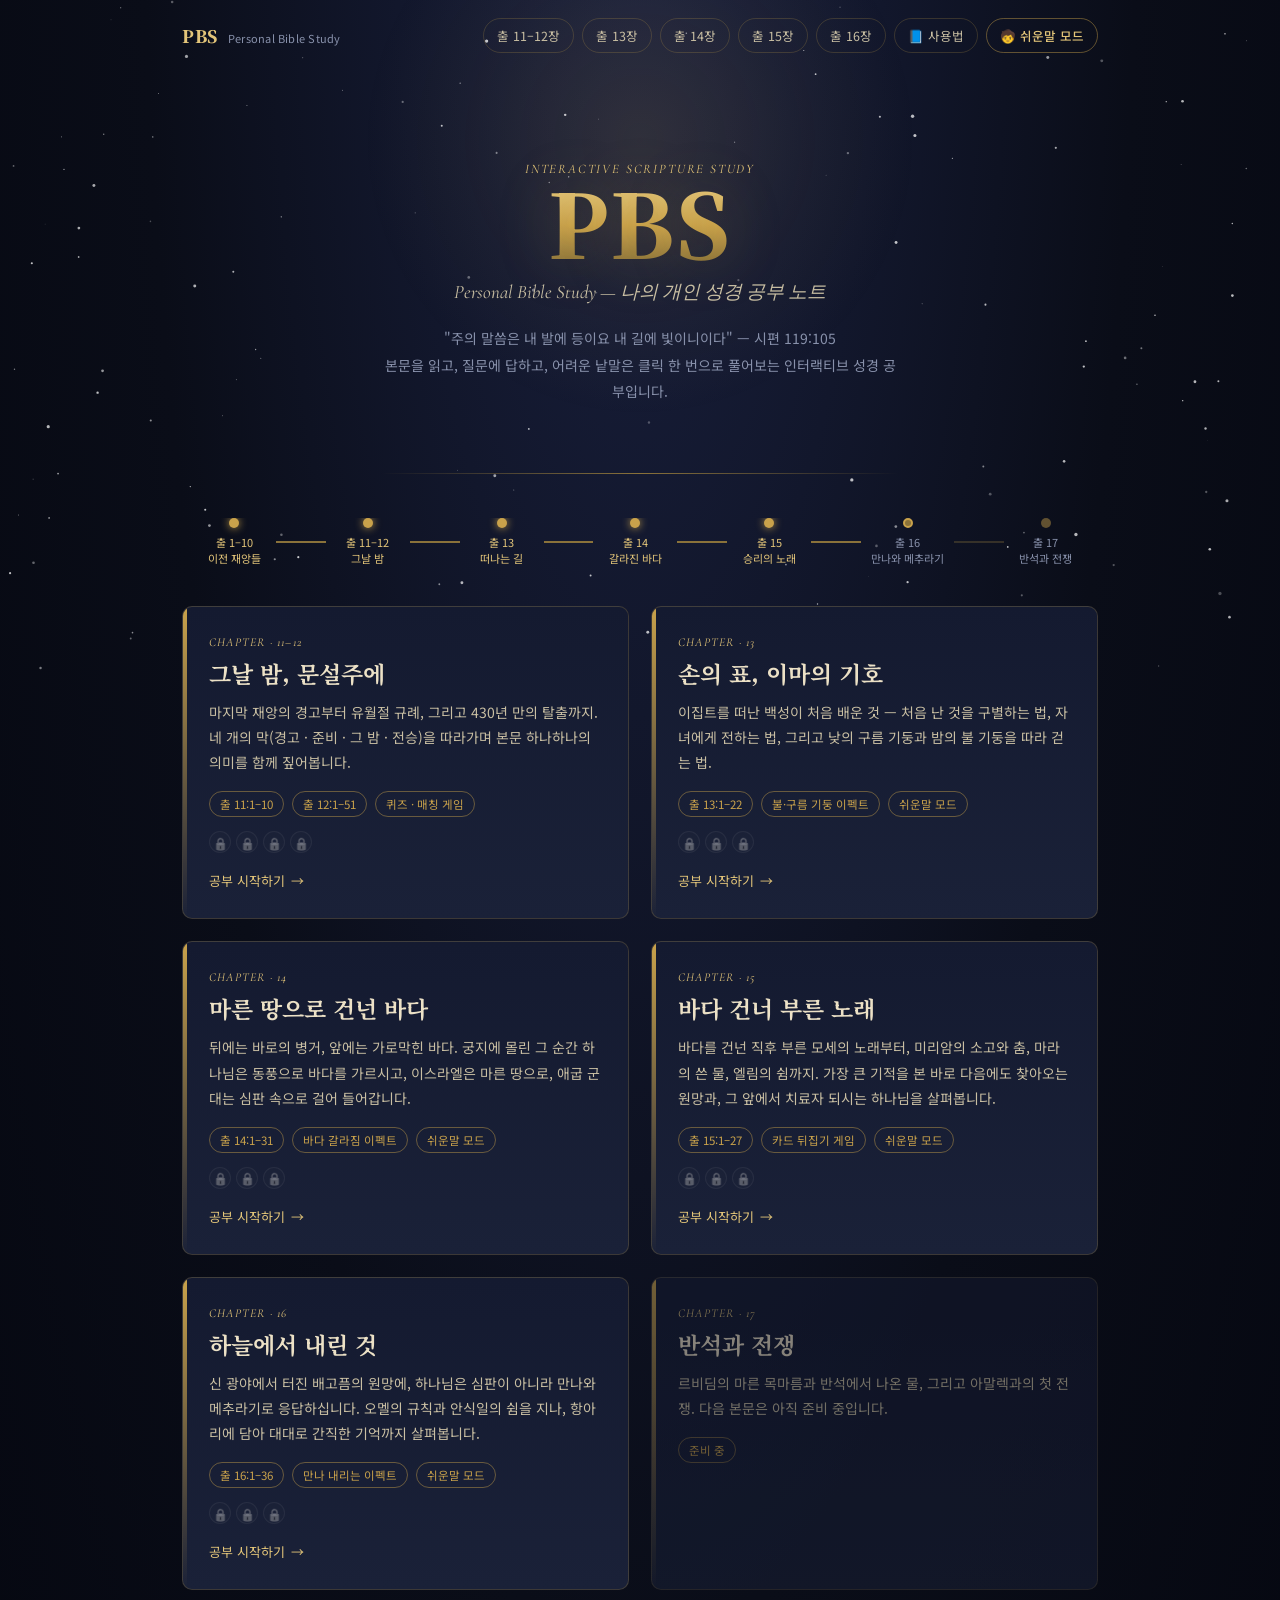
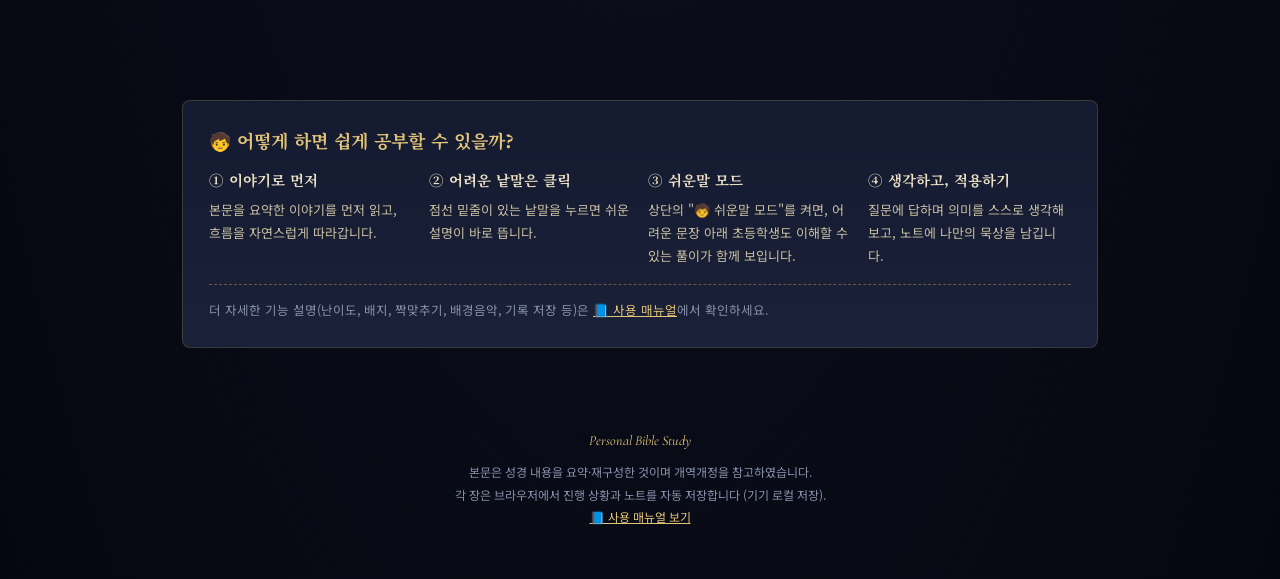
==== commit 3ae96f84: "장 HTML을 chapters/ 폴더로 정리, 출애굽기 16장 추가, 11-12장을 공용 엔진 구조로 전환 - 장별 HTML 파일을 루트에서 chapters/로 이동하고 모든 상대" ====
--- a/index.html
+++ b/index.html
@@ -104,13 +104,15 @@
   <div class="journey-line done"></div>
   <div class="journey-node done"><span class="jn-dot"></span>출 14<br>갈라진 바다</div>
   <div class="journey-line done"></div>
-  <div class="journey-node next"><span class="jn-dot"></span>출 15<br>승리의 노래</div>
+  <div class="journey-node done"><span class="jn-dot"></span>출 15<br>승리의 노래</div>
+  <div class="journey-line done"></div>
+  <div class="journey-node next"><span class="jn-dot"></span>출 16<br>만나와 메추라기</div>
   <div class="journey-line"></div>
-  <div class="journey-node"><span class="jn-dot"></span>출 16<br>만나와 메추라기</div>
+  <div class="journey-node"><span class="jn-dot"></span>출 17<br>반석과 전쟁</div>
 </div>
 
 <main class="pbs-cards">
-  <a class="pbs-card" href="exodus-11-12.html" data-storage-id="exodusGame" data-badges="perfect_door,fast_exit,perfect_score,devoted">
+  <a class="pbs-card" href="chapters/exodus-11-12.html" data-storage-id="exodusGame" data-badges="perfect_score,fast_finish,devoted,perfect_door">
     <div class="pc-eyebrow">Chapter · 11–12</div>
     <div class="pc-title">그날 밤, 문설주에</div>
     <p class="pc-desc">마지막 재앙의 경고부터 유월절 규례, 그리고 430년 만의 탈출까지.
@@ -124,7 +126,7 @@
     <div class="pc-cta">공부 시작하기 <span class="arrow">→</span></div>
   </a>
 
-  <a class="pbs-card" href="exodus-13.html" data-storage-id="exodus13" data-badges="perfect_score,fast_finish,devoted">
+  <a class="pbs-card" href="chapters/exodus-13.html" data-storage-id="exodus13" data-badges="perfect_score,fast_finish,devoted">
     <div class="pc-eyebrow">Chapter · 13</div>
     <div class="pc-title">손의 표, 이마의 기호</div>
     <p class="pc-desc">이집트를 떠난 백성이 처음 배운 것 — 처음 난 것을 구별하는 법, 자녀에게 전하는 법,
@@ -138,7 +140,7 @@
     <div class="pc-cta">공부 시작하기 <span class="arrow">→</span></div>
   </a>
 
-  <a class="pbs-card" href="exodus-14.html" data-storage-id="exodus14" data-badges="perfect_score,fast_finish,devoted">
+  <a class="pbs-card" href="chapters/exodus-14.html" data-storage-id="exodus14" data-badges="perfect_score,fast_finish,devoted">
     <div class="pc-eyebrow">Chapter · 14</div>
     <div class="pc-title">마른 땅으로 건넌 바다</div>
     <p class="pc-desc">뒤에는 바로의 병거, 앞에는 가로막힌 바다. 궁지에 몰린 그 순간 하나님은 동풍으로 바다를 가르시고,
@@ -152,7 +154,7 @@
     <div class="pc-cta">공부 시작하기 <span class="arrow">→</span></div>
   </a>
 
-  <a class="pbs-card" href="exodus-15.html" data-storage-id="exodus15" data-badges="perfect_score,fast_finish,devoted">
+  <a class="pbs-card" href="chapters/exodus-15.html" data-storage-id="exodus15" data-badges="perfect_score,fast_finish,devoted">
     <div class="pc-eyebrow">Chapter · 15</div>
     <div class="pc-title">바다 건너 부른 노래</div>
     <p class="pc-desc">바다를 건넌 직후 부른 모세의 노래부터, 미리암의 소고와 춤, 마라의 쓴 물, 엘림의 쉼까지.
@@ -166,10 +168,24 @@
     <div class="pc-cta">공부 시작하기 <span class="arrow">→</span></div>
   </a>
 
+  <a class="pbs-card" href="chapters/exodus-16.html" data-storage-id="exodus16" data-badges="perfect_score,fast_finish,devoted">
+    <div class="pc-eyebrow">Chapter · 16</div>
+    <div class="pc-title">하늘에서 내린 것</div>
+    <p class="pc-desc">신 광야에서 터진 배고픔의 원망에, 하나님은 심판이 아니라 만나와 메추라기로 응답하십니다.
+    오멜의 규칙과 안식일의 쉼을 지나, 항아리에 담아 대대로 간직한 기억까지 살펴봅니다.</p>
+    <div class="pc-meta">
+      <span class="pc-chip">출 16:1–36</span>
+      <span class="pc-chip">만나 내리는 이펙트</span>
+      <span class="pc-chip">쉬운말 모드</span>
+    </div>
+    <div class="pc-progress" data-progress></div>
+    <div class="pc-cta">공부 시작하기 <span class="arrow">→</span></div>
+  </a>
+
   <div class="pbs-card soon">
-    <div class="pc-eyebrow">Chapter · 16</div>
-    <div class="pc-title">만나와 메추라기</div>
-    <p class="pc-desc">광야에서 매일 내린 하늘 양식. 다음 본문은 아직 준비 중입니다.</p>
+    <div class="pc-eyebrow">Chapter · 17</div>
+    <div class="pc-title">반석과 전쟁</div>
+    <p class="pc-desc">르비딤의 마른 목마름과 반석에서 나온 물, 그리고 아말렉과의 첫 전쟁. 다음 본문은 아직 준비 중입니다.</p>
     <div class="pc-meta"><span class="pc-chip">준비 중</span></div>
   </div>
 </main>
--- a/assets/pbs-theme.css
+++ b/assets/pbs-theme.css
@@ -17,7 +17,7 @@
 }
 
 /* ---------- per-chapter ambience themes ----------
-   Each chapter opts in via PBSStudy.init({theme:'night'|'gold'|'sea'|'victory'}),
+   Each chapter opts in via PBSStudy.init({theme:'night'|'gold'|'sea'|'victory'|'dawn'}),
    which adds body.theme-* — only the background/lamp glow (and starfield tint,
    set in JS) change; --gold/--blood stay put so quiz-correct/wrong colors and
    buttons stay consistent everywhere. */
@@ -36,6 +36,10 @@
 body.theme-victory{
   --bg-top:#3a2712; --bg-mid:#271a0c; --bg-bottom:#100b04;
   --lamp-color: rgba(230,170,110,0.26); --lamp-color2: rgba(230,170,110,0.07);
+}
+body.theme-dawn{
+  --bg-top:#3a3358; --bg-mid:#241f3d; --bg-bottom:#0d0b18;
+  --lamp-color: rgba(255,214,170,0.22); --lamp-color2: rgba(180,170,255,0.08);
 }
 
 /* ---------- fixed canvas backdrop (starfield / effects) ---------- */
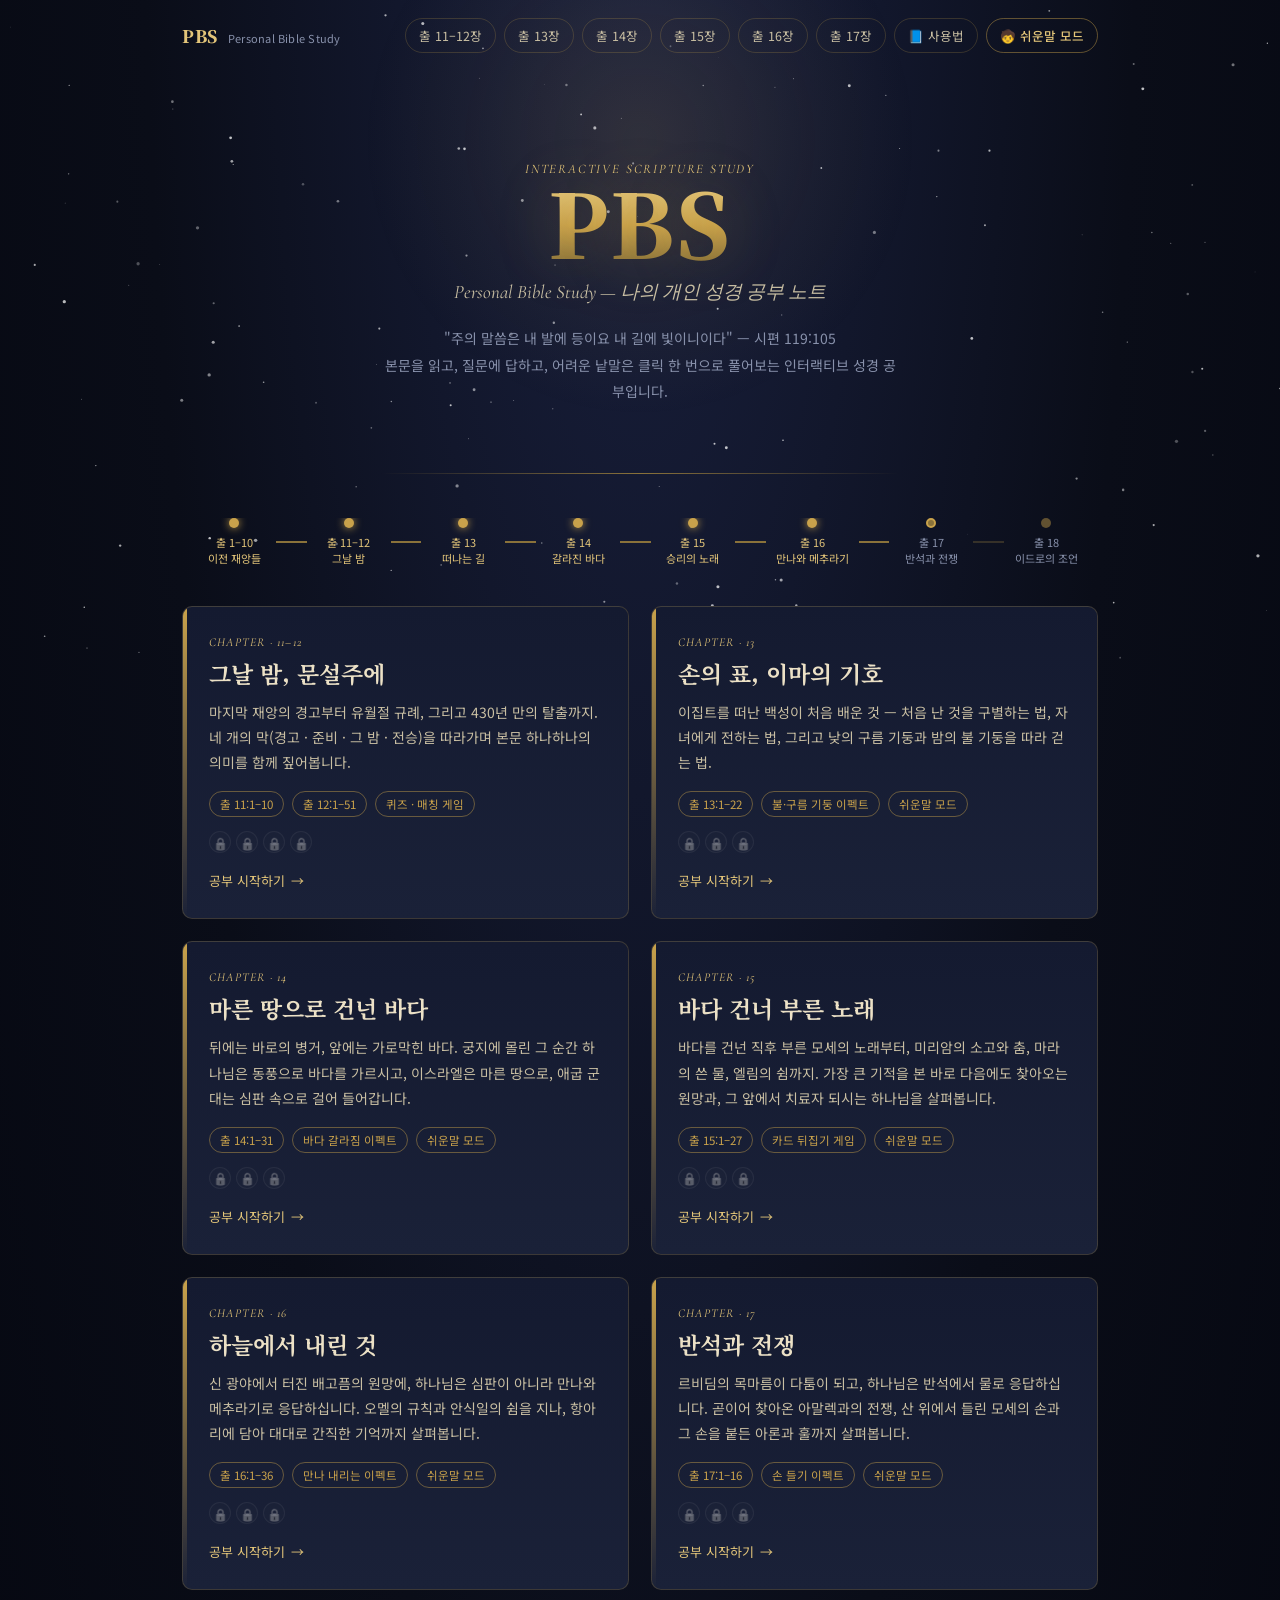
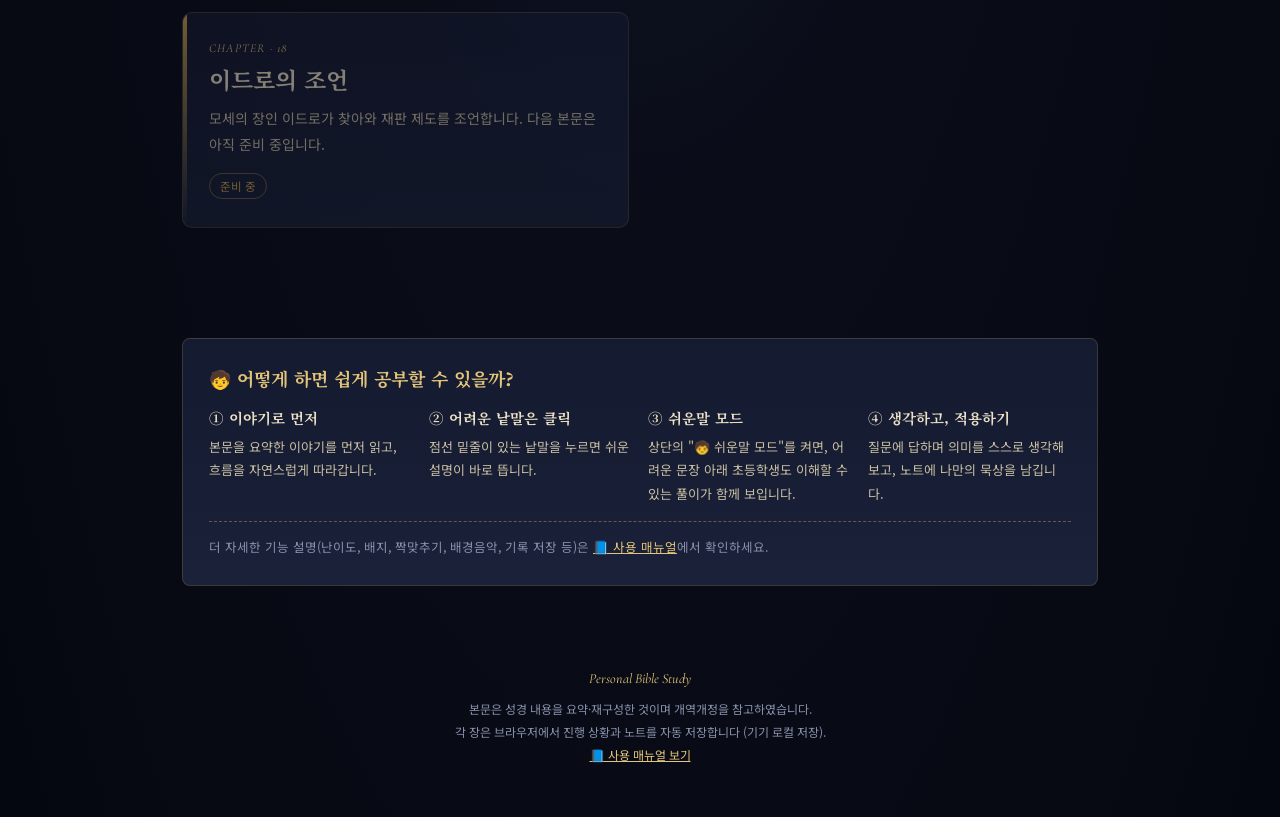
==== commit 5337d99c: "Add Exodus 17 chapter with a new battle theme and hands-raised toggle Rock-and-battle chapter (17:1-" ====
--- a/index.html
+++ b/index.html
@@ -106,9 +106,11 @@
   <div class="journey-line done"></div>
   <div class="journey-node done"><span class="jn-dot"></span>출 15<br>승리의 노래</div>
   <div class="journey-line done"></div>
-  <div class="journey-node next"><span class="jn-dot"></span>출 16<br>만나와 메추라기</div>
+  <div class="journey-node done"><span class="jn-dot"></span>출 16<br>만나와 메추라기</div>
+  <div class="journey-line done"></div>
+  <div class="journey-node next"><span class="jn-dot"></span>출 17<br>반석과 전쟁</div>
   <div class="journey-line"></div>
-  <div class="journey-node"><span class="jn-dot"></span>출 17<br>반석과 전쟁</div>
+  <div class="journey-node"><span class="jn-dot"></span>출 18<br>이드로의 조언</div>
 </div>
 
 <main class="pbs-cards">
@@ -182,10 +184,24 @@
     <div class="pc-cta">공부 시작하기 <span class="arrow">→</span></div>
   </a>
 
-  <div class="pbs-card soon">
+  <a class="pbs-card" href="chapters/exodus-17.html" data-storage-id="exodus17" data-badges="perfect_score,fast_finish,devoted">
     <div class="pc-eyebrow">Chapter · 17</div>
     <div class="pc-title">반석과 전쟁</div>
-    <p class="pc-desc">르비딤의 마른 목마름과 반석에서 나온 물, 그리고 아말렉과의 첫 전쟁. 다음 본문은 아직 준비 중입니다.</p>
+    <p class="pc-desc">르비딤의 목마름이 다툼이 되고, 하나님은 반석에서 물로 응답하십니다.
+    곧이어 찾아온 아말렉과의 전쟁, 산 위에서 들린 모세의 손과 그 손을 붙든 아론과 훌까지 살펴봅니다.</p>
+    <div class="pc-meta">
+      <span class="pc-chip">출 17:1–16</span>
+      <span class="pc-chip">손 들기 이펙트</span>
+      <span class="pc-chip">쉬운말 모드</span>
+    </div>
+    <div class="pc-progress" data-progress></div>
+    <div class="pc-cta">공부 시작하기 <span class="arrow">→</span></div>
+  </a>
+
+  <div class="pbs-card soon">
+    <div class="pc-eyebrow">Chapter · 18</div>
+    <div class="pc-title">이드로의 조언</div>
+    <p class="pc-desc">모세의 장인 이드로가 찾아와 재판 제도를 조언합니다. 다음 본문은 아직 준비 중입니다.</p>
     <div class="pc-meta"><span class="pc-chip">준비 중</span></div>
   </div>
 </main>
--- a/assets/pbs-theme.css
+++ b/assets/pbs-theme.css
@@ -17,7 +17,7 @@
 }
 
 /* ---------- per-chapter ambience themes ----------
-   Each chapter opts in via PBSStudy.init({theme:'night'|'gold'|'sea'|'victory'|'dawn'}),
+   Each chapter opts in via PBSStudy.init({theme:'night'|'gold'|'sea'|'victory'|'dawn'|'battle'}),
    which adds body.theme-* — only the background/lamp glow (and starfield tint,
    set in JS) change; --gold/--blood stay put so quiz-correct/wrong colors and
    buttons stay consistent everywhere. */
@@ -40,6 +40,10 @@
 body.theme-dawn{
   --bg-top:#3a3358; --bg-mid:#241f3d; --bg-bottom:#0d0b18;
   --lamp-color: rgba(255,214,170,0.22); --lamp-color2: rgba(180,170,255,0.08);
+}
+body.theme-battle{
+  --bg-top:#332a1c; --bg-mid:#201a10; --bg-bottom:#0c0906;
+  --lamp-color: rgba(195,160,110,0.20); --lamp-color2: rgba(195,160,110,0.05);
 }
 
 /* ---------- fixed canvas backdrop (starfield / effects) ---------- */
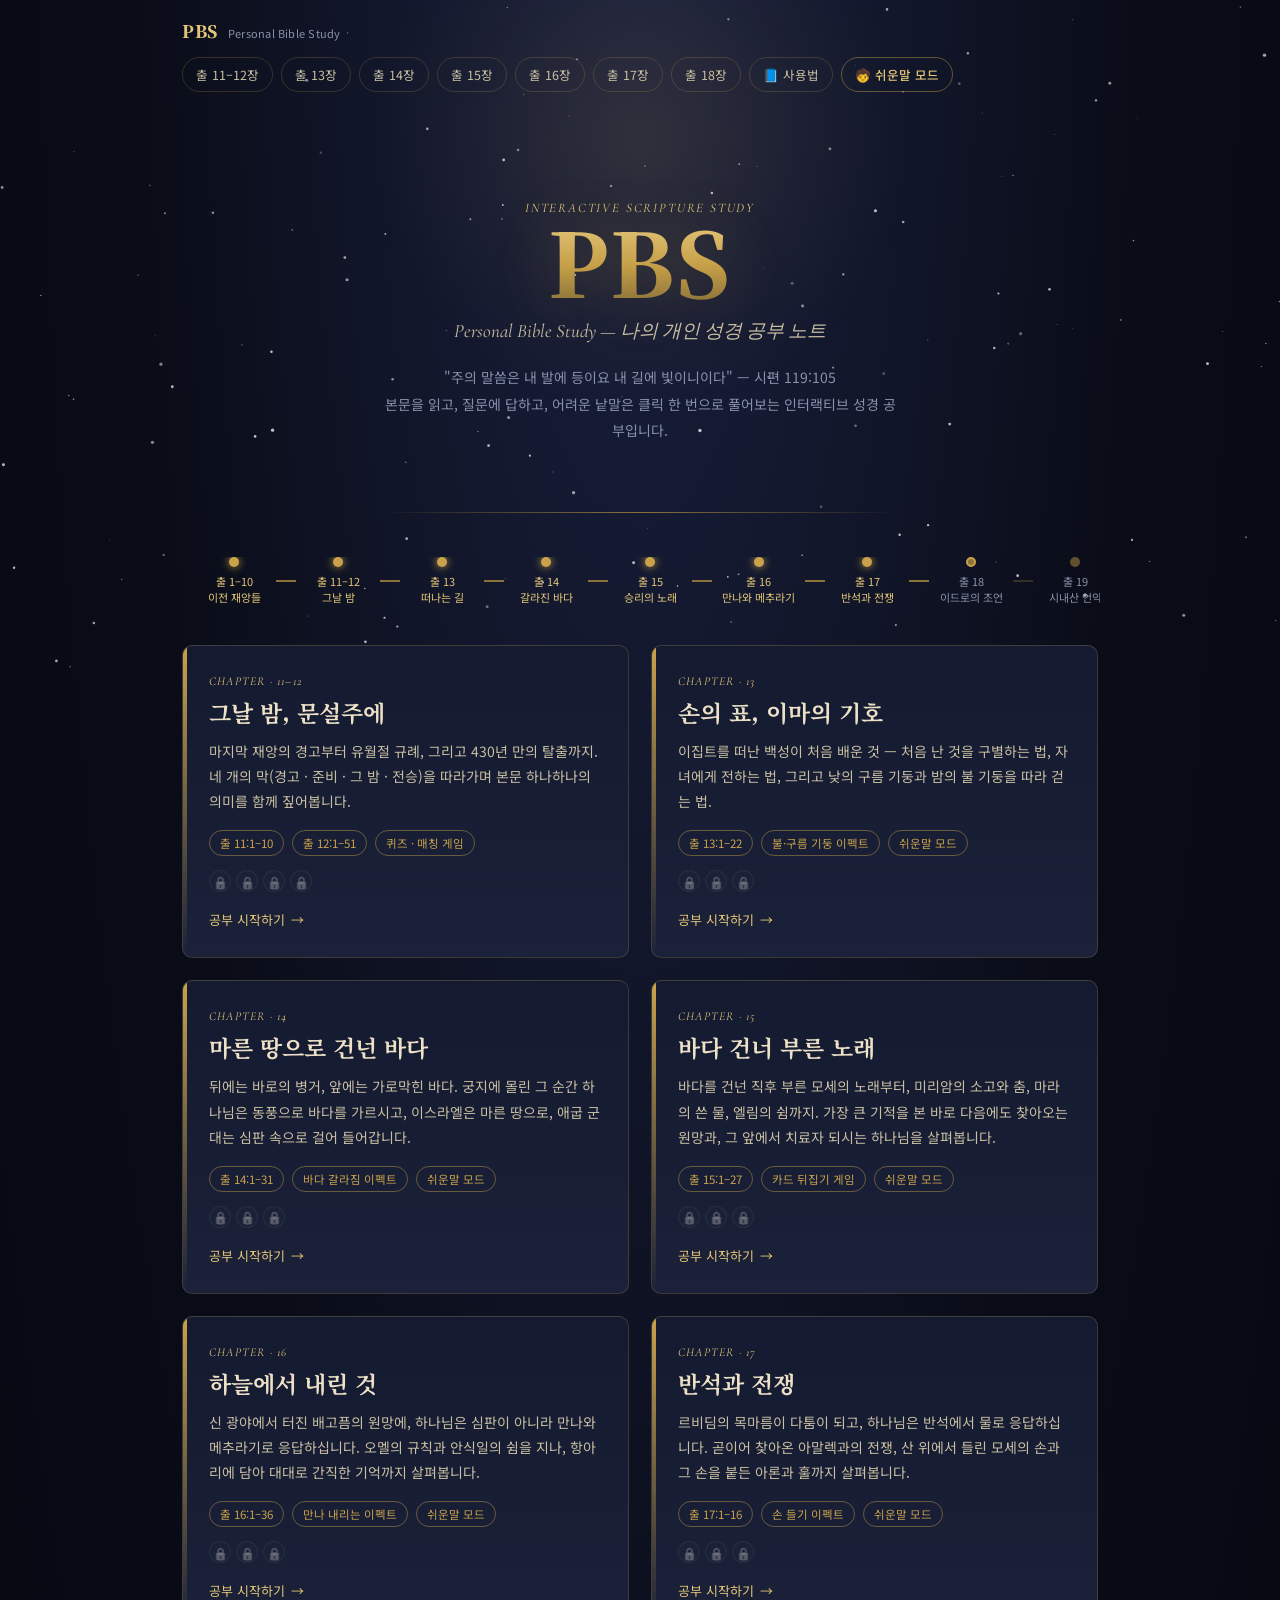
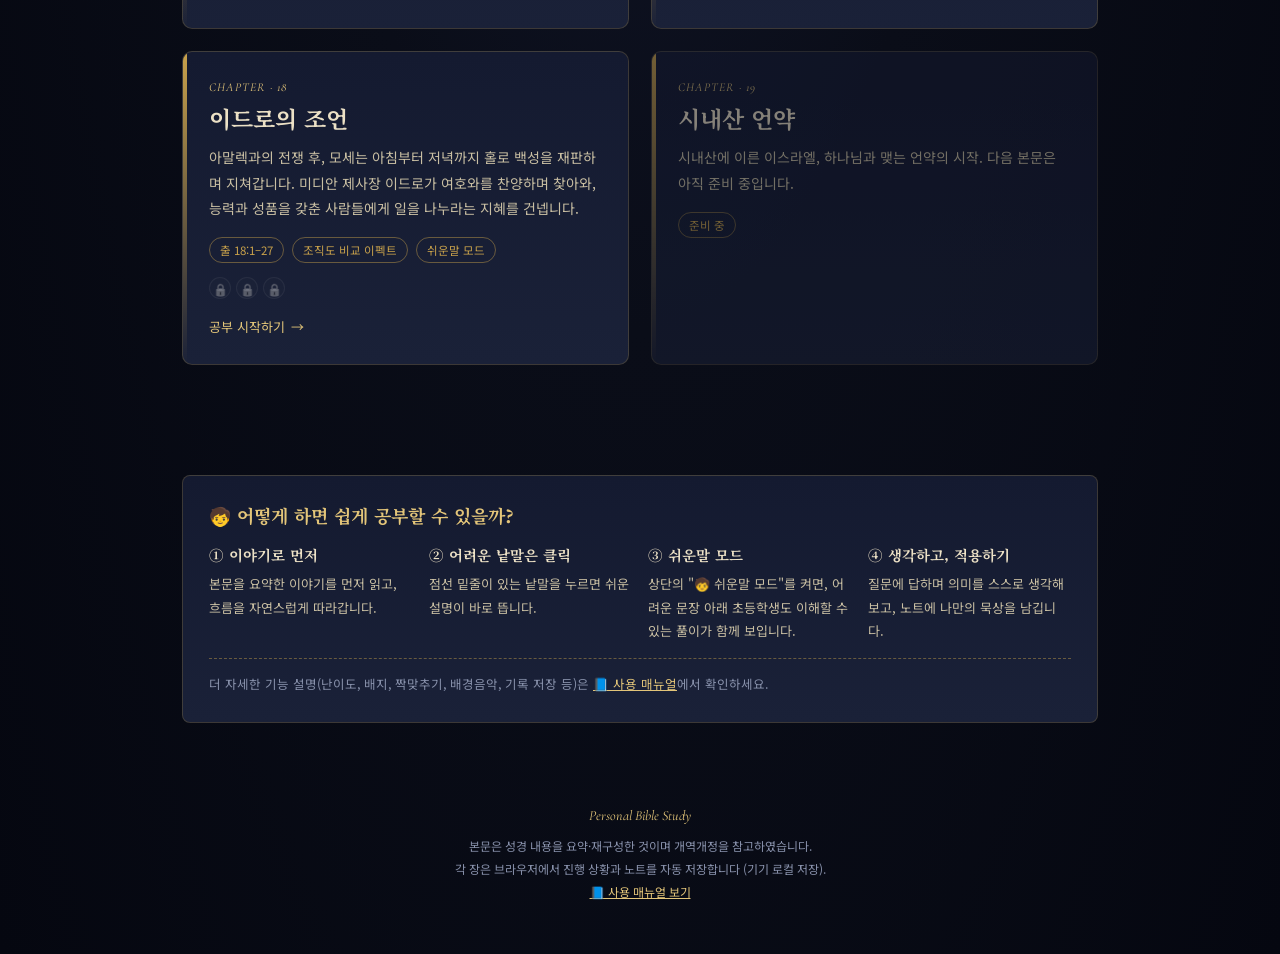
==== commit cb3ee453: "Add Exodus 18 chapter with a new counsel theme and org-chart toggle Jethro's-advice chapter (18:1-27" ====
--- a/index.html
+++ b/index.html
@@ -108,9 +108,11 @@
   <div class="journey-line done"></div>
   <div class="journey-node done"><span class="jn-dot"></span>출 16<br>만나와 메추라기</div>
   <div class="journey-line done"></div>
-  <div class="journey-node next"><span class="jn-dot"></span>출 17<br>반석과 전쟁</div>
+  <div class="journey-node done"><span class="jn-dot"></span>출 17<br>반석과 전쟁</div>
+  <div class="journey-line done"></div>
+  <div class="journey-node next"><span class="jn-dot"></span>출 18<br>이드로의 조언</div>
   <div class="journey-line"></div>
-  <div class="journey-node"><span class="jn-dot"></span>출 18<br>이드로의 조언</div>
+  <div class="journey-node"><span class="jn-dot"></span>출 19<br>시내산 언약</div>
 </div>
 
 <main class="pbs-cards">
@@ -198,10 +200,24 @@
     <div class="pc-cta">공부 시작하기 <span class="arrow">→</span></div>
   </a>
 
-  <div class="pbs-card soon">
+  <a class="pbs-card" href="chapters/exodus-18.html" data-storage-id="exodus18" data-badges="perfect_score,fast_finish,devoted">
     <div class="pc-eyebrow">Chapter · 18</div>
     <div class="pc-title">이드로의 조언</div>
-    <p class="pc-desc">모세의 장인 이드로가 찾아와 재판 제도를 조언합니다. 다음 본문은 아직 준비 중입니다.</p>
+    <p class="pc-desc">아말렉과의 전쟁 후, 모세는 아침부터 저녁까지 홀로 백성을 재판하며 지쳐갑니다.
+    미디안 제사장 이드로가 여호와를 찬양하며 찾아와, 능력과 성품을 갖춘 사람들에게 일을 나누라는 지혜를 건넵니다.</p>
+    <div class="pc-meta">
+      <span class="pc-chip">출 18:1–27</span>
+      <span class="pc-chip">조직도 비교 이펙트</span>
+      <span class="pc-chip">쉬운말 모드</span>
+    </div>
+    <div class="pc-progress" data-progress></div>
+    <div class="pc-cta">공부 시작하기 <span class="arrow">→</span></div>
+  </a>
+
+  <div class="pbs-card soon">
+    <div class="pc-eyebrow">Chapter · 19</div>
+    <div class="pc-title">시내산 언약</div>
+    <p class="pc-desc">시내산에 이른 이스라엘, 하나님과 맺는 언약의 시작. 다음 본문은 아직 준비 중입니다.</p>
     <div class="pc-meta"><span class="pc-chip">준비 중</span></div>
   </div>
 </main>
--- a/assets/pbs-theme.css
+++ b/assets/pbs-theme.css
@@ -17,7 +17,7 @@
 }
 
 /* ---------- per-chapter ambience themes ----------
-   Each chapter opts in via PBSStudy.init({theme:'night'|'gold'|'sea'|'victory'|'dawn'|'battle'}),
+   Each chapter opts in via PBSStudy.init({theme:'night'|'gold'|'sea'|'victory'|'dawn'|'battle'|'counsel'}),
    which adds body.theme-* — only the background/lamp glow (and starfield tint,
    set in JS) change; --gold/--blood stay put so quiz-correct/wrong colors and
    buttons stay consistent everywhere. */
@@ -44,6 +44,10 @@
 body.theme-battle{
   --bg-top:#332a1c; --bg-mid:#201a10; --bg-bottom:#0c0906;
   --lamp-color: rgba(195,160,110,0.20); --lamp-color2: rgba(195,160,110,0.05);
+}
+body.theme-counsel{
+  --bg-top:#232c1e; --bg-mid:#151b11; --bg-bottom:#080a06;
+  --lamp-color: rgba(165,180,120,0.20); --lamp-color2: rgba(165,180,120,0.05);
 }
 
 /* ---------- fixed canvas backdrop (starfield / effects) ---------- */
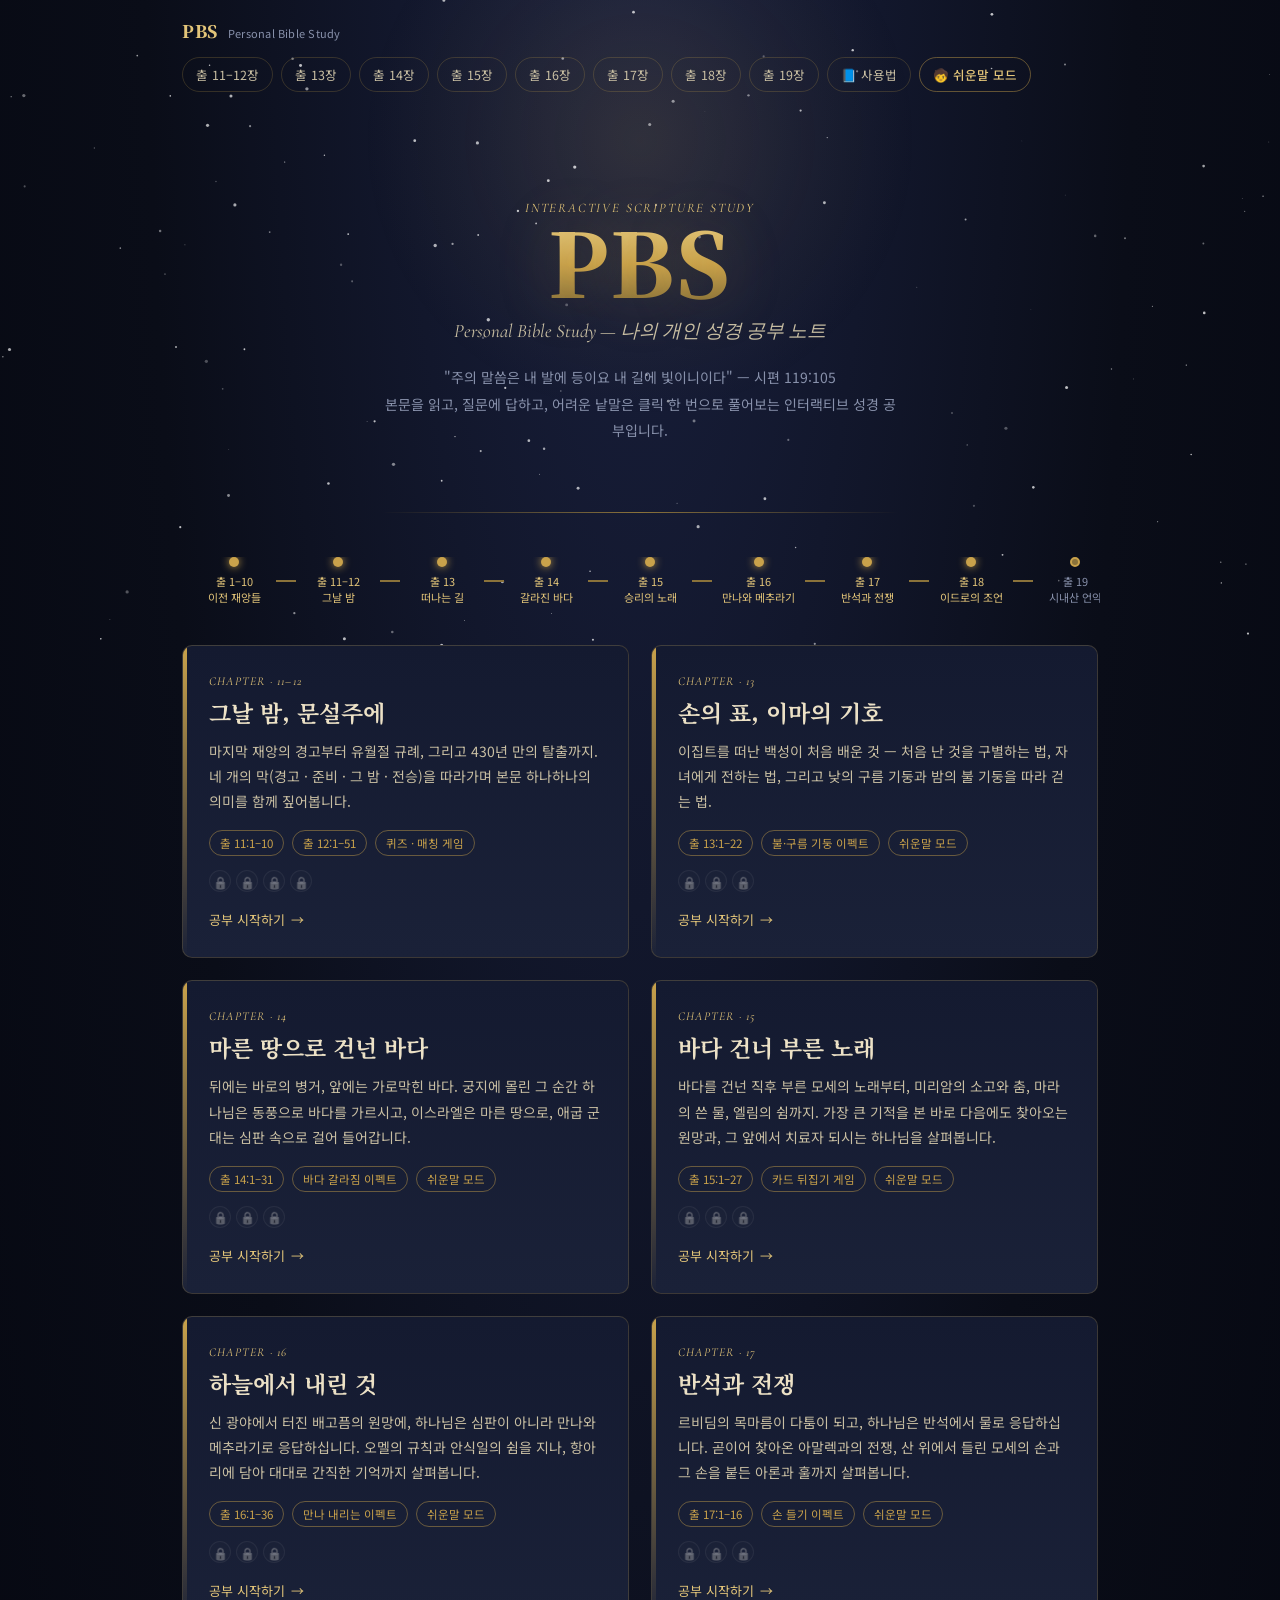
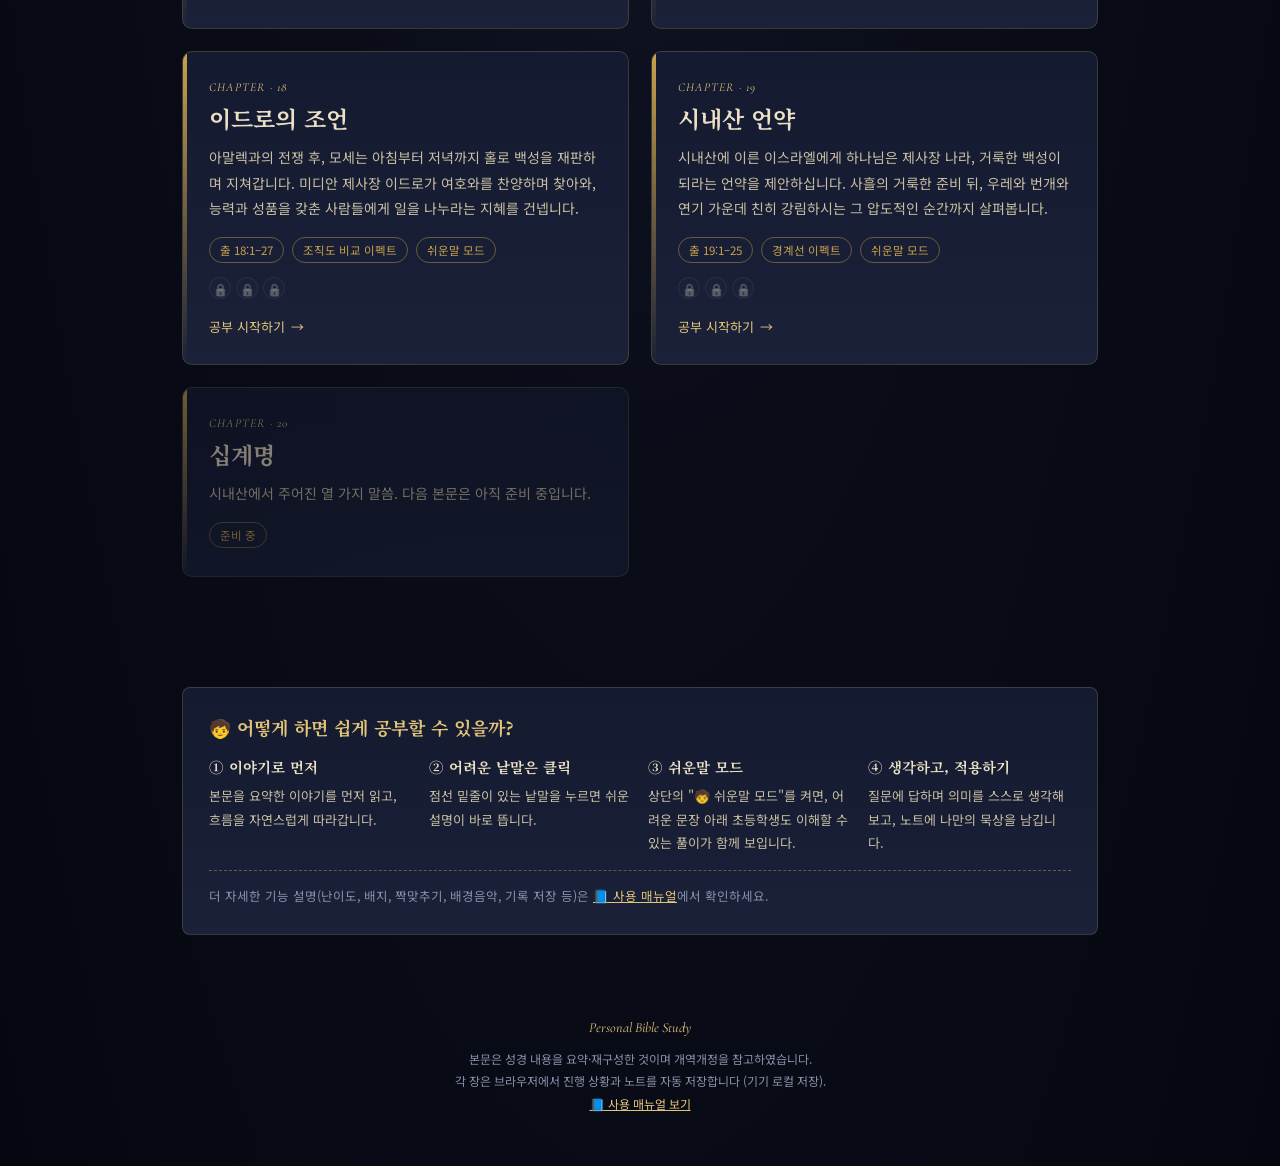
==== commit c815a5f3: "Add Exodus 19 chapter with a new sinai storm theme and boundary toggle Sinai-theophany chapter (19:1" ====
--- a/index.html
+++ b/index.html
@@ -110,9 +110,11 @@
   <div class="journey-line done"></div>
   <div class="journey-node done"><span class="jn-dot"></span>출 17<br>반석과 전쟁</div>
   <div class="journey-line done"></div>
-  <div class="journey-node next"><span class="jn-dot"></span>출 18<br>이드로의 조언</div>
+  <div class="journey-node done"><span class="jn-dot"></span>출 18<br>이드로의 조언</div>
+  <div class="journey-line done"></div>
+  <div class="journey-node next"><span class="jn-dot"></span>출 19<br>시내산 언약</div>
   <div class="journey-line"></div>
-  <div class="journey-node"><span class="jn-dot"></span>출 19<br>시내산 언약</div>
+  <div class="journey-node"><span class="jn-dot"></span>출 20<br>십계명</div>
 </div>
 
 <main class="pbs-cards">
@@ -214,10 +216,24 @@
     <div class="pc-cta">공부 시작하기 <span class="arrow">→</span></div>
   </a>
 
-  <div class="pbs-card soon">
+  <a class="pbs-card" href="chapters/exodus-19.html" data-storage-id="exodus19" data-badges="perfect_score,fast_finish,devoted">
     <div class="pc-eyebrow">Chapter · 19</div>
     <div class="pc-title">시내산 언약</div>
-    <p class="pc-desc">시내산에 이른 이스라엘, 하나님과 맺는 언약의 시작. 다음 본문은 아직 준비 중입니다.</p>
+    <p class="pc-desc">시내산에 이른 이스라엘에게 하나님은 제사장 나라, 거룩한 백성이 되라는 언약을 제안하십니다.
+    사흘의 거룩한 준비 뒤, 우레와 번개와 연기 가운데 친히 강림하시는 그 압도적인 순간까지 살펴봅니다.</p>
+    <div class="pc-meta">
+      <span class="pc-chip">출 19:1–25</span>
+      <span class="pc-chip">경계선 이펙트</span>
+      <span class="pc-chip">쉬운말 모드</span>
+    </div>
+    <div class="pc-progress" data-progress></div>
+    <div class="pc-cta">공부 시작하기 <span class="arrow">→</span></div>
+  </a>
+
+  <div class="pbs-card soon">
+    <div class="pc-eyebrow">Chapter · 20</div>
+    <div class="pc-title">십계명</div>
+    <p class="pc-desc">시내산에서 주어진 열 가지 말씀. 다음 본문은 아직 준비 중입니다.</p>
     <div class="pc-meta"><span class="pc-chip">준비 중</span></div>
   </div>
 </main>
--- a/assets/pbs-theme.css
+++ b/assets/pbs-theme.css
@@ -17,7 +17,7 @@
 }
 
 /* ---------- per-chapter ambience themes ----------
-   Each chapter opts in via PBSStudy.init({theme:'night'|'gold'|'sea'|'victory'|'dawn'|'battle'|'counsel'}),
+   Each chapter opts in via PBSStudy.init({theme:'night'|'gold'|'sea'|'victory'|'dawn'|'battle'|'counsel'|'sinai'}),
    which adds body.theme-* — only the background/lamp glow (and starfield tint,
    set in JS) change; --gold/--blood stay put so quiz-correct/wrong colors and
    buttons stay consistent everywhere. */
@@ -48,6 +48,10 @@
 body.theme-counsel{
   --bg-top:#232c1e; --bg-mid:#151b11; --bg-bottom:#080a06;
   --lamp-color: rgba(165,180,120,0.20); --lamp-color2: rgba(165,180,120,0.05);
+}
+body.theme-sinai{
+  --bg-top:#241a3a; --bg-mid:#160f26; --bg-bottom:#08050f;
+  --lamp-color: rgba(150,130,220,0.22); --lamp-color2: rgba(150,130,220,0.06);
 }
 
 /* ---------- fixed canvas backdrop (starfield / effects) ---------- */
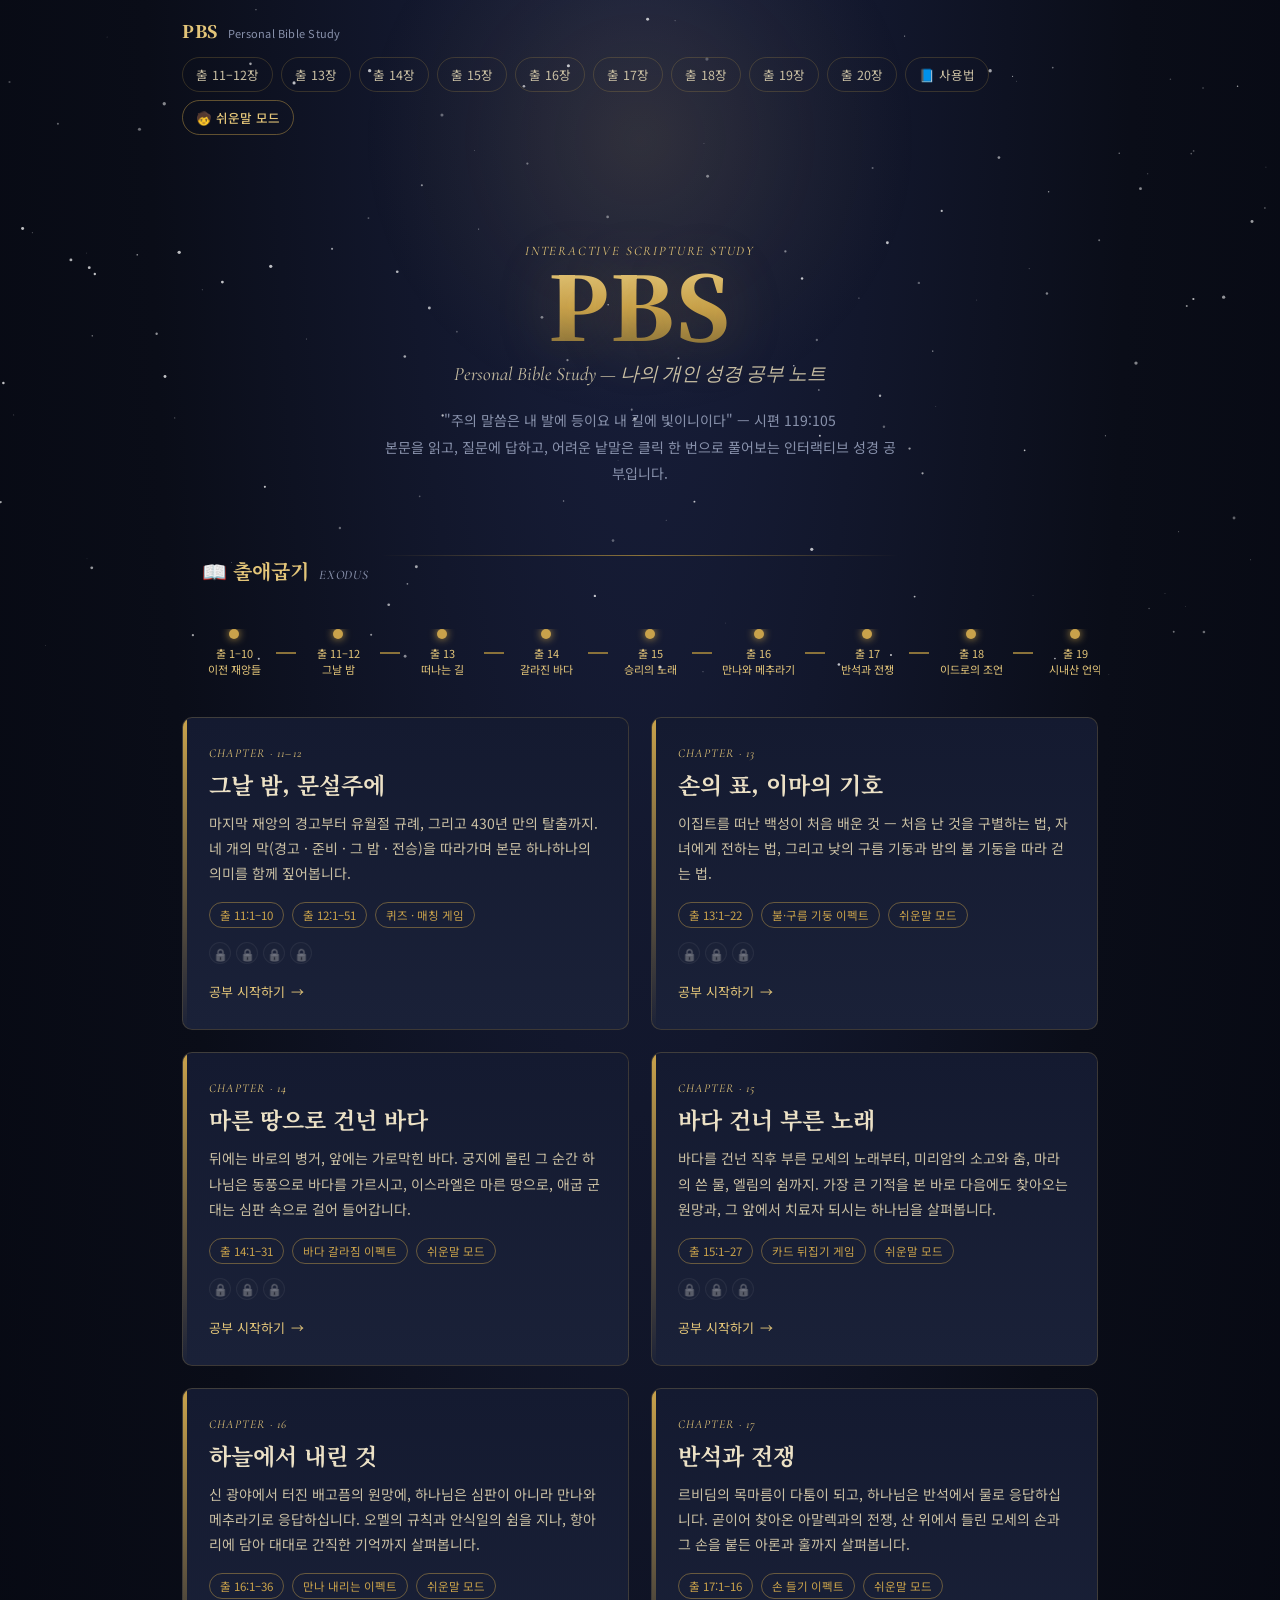
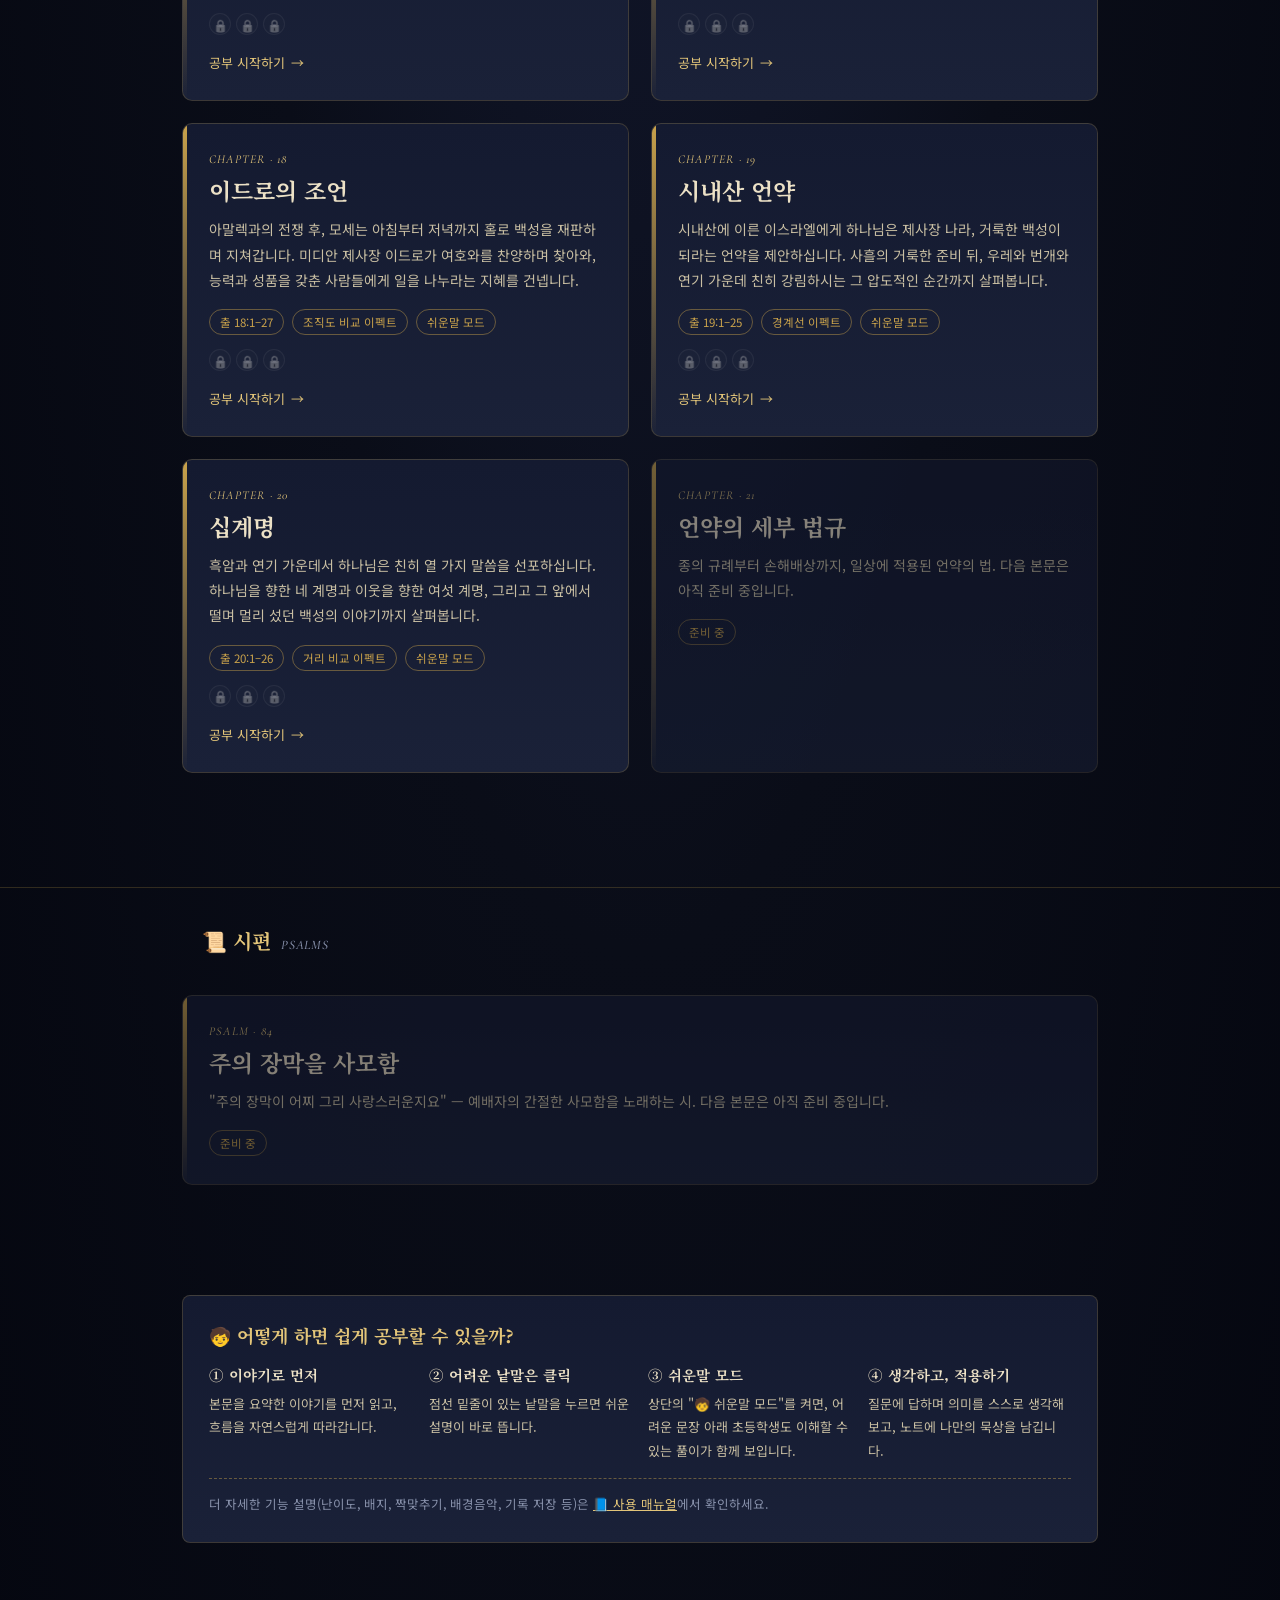
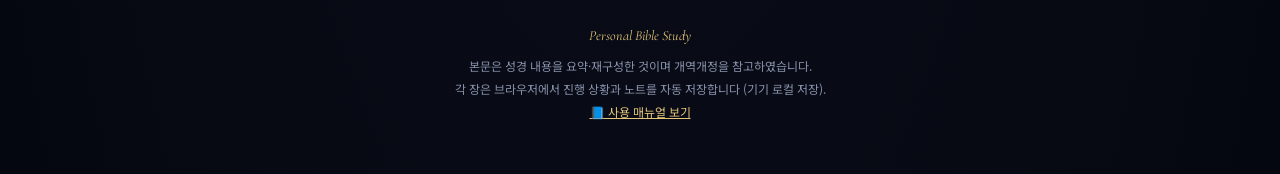
==== commit 4d1334df: "Add Exodus 20 chapter, separate book nav, and correct Exodus 11-20 scripture quotes - Add Exodus 20 " ====
--- a/index.html
+++ b/index.html
@@ -4,7 +4,7 @@
 <meta charset="UTF-8">
 <meta name="viewport" content="width=device-width, initial-scale=1.0">
 <title>PBS — Personal Bible Study</title>
-<meta name="description" content="출애굽기를 재미있게, 초등학생도 이해할 수 있게 공부하는 인터랙티브 성경 공부 노트.">
+<meta name="description" content="출애굽기와 시편을 재미있게, 초등학생도 이해할 수 있게 공부하는 인터랙티브 성경 공부 노트.">
 <link rel="preconnect" href="https://fonts.googleapis.com">
 <link href="https://fonts.googleapis.com/css2?family=Noto+Serif+KR:wght@400;600;700;900&family=Noto+Sans+KR:wght@300;400;500;700&family=Cormorant+Garamond:ital,wght@0,500;1,500&display=swap" rel="stylesheet">
 <link rel="stylesheet" href="assets/pbs-theme.css">
@@ -73,6 +73,17 @@
   .pc-progress .trophy-badge.locked{ border-color:var(--line); background:rgba(255,255,255,0.02); opacity:0.45; filter:grayscale(1); }
   footer.pbs-foot a, .pm-more a{ color:var(--gold-soft); }
   .pm-more{ margin-top:16px; padding-top:14px; border-top:1px dashed var(--line-strong); font-size:12.5px; color:var(--muted); line-height:1.8; }
+
+  .book-section{ position:relative; z-index:1; }
+  .book-section + .book-section{ margin-top:14px; padding-top:38px; border-top:1px solid var(--line); }
+  .book-heading{
+    max-width:920px; margin:0 auto; padding:0 22px; display:flex; align-items:baseline; gap:10px;
+    font-family:'Noto Serif KR', serif; font-weight:700; font-size:20px; color:var(--gold-soft);
+  }
+  .book-heading .book-heading-sub{
+    font-family:'Cormorant Garamond', serif; font-style:italic; font-weight:500; letter-spacing:0.06em;
+    text-transform:uppercase; font-size:13px; color:var(--muted);
+  }
 </style>
 </head>
 <body>
@@ -95,6 +106,10 @@
 
 <div class="divider-line"></div>
 
+<main>
+<section class="book-section" data-book="exodus">
+<h2 class="book-heading">📖 출애굽기 <span class="book-heading-sub">Exodus</span></h2>
+
 <div class="journey-strip" aria-label="출애굽기 진행 지도">
   <div class="journey-node done"><span class="jn-dot"></span>출 1–10<br>이전 재앙들</div>
   <div class="journey-line done"></div>
@@ -112,12 +127,12 @@
   <div class="journey-line done"></div>
   <div class="journey-node done"><span class="jn-dot"></span>출 18<br>이드로의 조언</div>
   <div class="journey-line done"></div>
-  <div class="journey-node next"><span class="jn-dot"></span>출 19<br>시내산 언약</div>
-  <div class="journey-line"></div>
-  <div class="journey-node"><span class="jn-dot"></span>출 20<br>십계명</div>
+  <div class="journey-node done"><span class="jn-dot"></span>출 19<br>시내산 언약</div>
+  <div class="journey-line done"></div>
+  <div class="journey-node done"><span class="jn-dot"></span>출 20<br>십계명</div>
 </div>
 
-<main class="pbs-cards">
+<div class="pbs-cards">
   <a class="pbs-card" href="chapters/exodus-11-12.html" data-storage-id="exodusGame" data-badges="perfect_score,fast_finish,devoted,perfect_door">
     <div class="pc-eyebrow">Chapter · 11–12</div>
     <div class="pc-title">그날 밤, 문설주에</div>
@@ -230,12 +245,41 @@
     <div class="pc-cta">공부 시작하기 <span class="arrow">→</span></div>
   </a>
 
-  <div class="pbs-card soon">
+  <a class="pbs-card" href="chapters/exodus-20.html" data-storage-id="exodus20" data-badges="perfect_score,fast_finish,devoted">
     <div class="pc-eyebrow">Chapter · 20</div>
     <div class="pc-title">십계명</div>
-    <p class="pc-desc">시내산에서 주어진 열 가지 말씀. 다음 본문은 아직 준비 중입니다.</p>
+    <p class="pc-desc">흑암과 연기 가운데서 하나님은 친히 열 가지 말씀을 선포하십니다.
+    하나님을 향한 네 계명과 이웃을 향한 여섯 계명, 그리고 그 앞에서 떨며 멀리 섰던 백성의 이야기까지 살펴봅니다.</p>
+    <div class="pc-meta">
+      <span class="pc-chip">출 20:1–26</span>
+      <span class="pc-chip">거리 비교 이펙트</span>
+      <span class="pc-chip">쉬운말 모드</span>
+    </div>
+    <div class="pc-progress" data-progress></div>
+    <div class="pc-cta">공부 시작하기 <span class="arrow">→</span></div>
+  </a>
+
+  <div class="pbs-card soon">
+    <div class="pc-eyebrow">Chapter · 21</div>
+    <div class="pc-title">언약의 세부 법규</div>
+    <p class="pc-desc">종의 규례부터 손해배상까지, 일상에 적용된 언약의 법. 다음 본문은 아직 준비 중입니다.</p>
     <div class="pc-meta"><span class="pc-chip">준비 중</span></div>
   </div>
+</div>
+</section>
+
+<section class="book-section" data-book="psalms">
+<h2 class="book-heading">📜 시편 <span class="book-heading-sub">Psalms</span></h2>
+
+<div class="pbs-cards">
+  <div class="pbs-card soon">
+    <div class="pc-eyebrow">Psalm · 84</div>
+    <div class="pc-title">주의 장막을 사모함</div>
+    <p class="pc-desc">"주의 장막이 어찌 그리 사랑스러운지요" — 예배자의 간절한 사모함을 노래하는 시. 다음 본문은 아직 준비 중입니다.</p>
+    <div class="pc-meta"><span class="pc-chip">준비 중</span></div>
+  </div>
+</div>
+</section>
 </main>
 
 <section class="pbs-method">
--- a/assets/pbs-theme.css
+++ b/assets/pbs-theme.css
@@ -17,7 +17,7 @@
 }
 
 /* ---------- per-chapter ambience themes ----------
-   Each chapter opts in via PBSStudy.init({theme:'night'|'gold'|'sea'|'victory'|'dawn'|'battle'|'counsel'|'sinai'}),
+   Each chapter opts in via PBSStudy.init({theme:'night'|'gold'|'sea'|'victory'|'dawn'|'battle'|'counsel'|'sinai'|'law'}),
    which adds body.theme-* — only the background/lamp glow (and starfield tint,
    set in JS) change; --gold/--blood stay put so quiz-correct/wrong colors and
    buttons stay consistent everywhere. */
@@ -53,6 +53,10 @@
   --bg-top:#241a3a; --bg-mid:#160f26; --bg-bottom:#08050f;
   --lamp-color: rgba(150,130,220,0.22); --lamp-color2: rgba(150,130,220,0.06);
 }
+body.theme-law{
+  --bg-top:#2a2d33; --bg-mid:#1a1c20; --bg-bottom:#0a0b0d;
+  --lamp-color: rgba(225,210,180,0.16); --lamp-color2: rgba(225,210,180,0.04);
+}
 
 /* ---------- fixed canvas backdrop (starfield / effects) ---------- */
 .pbs-canvas-bg{
@@ -84,6 +88,7 @@
 }
 .pbs-nav-link:hover{ border-color:var(--gold-dim); color:var(--parchment); background:rgba(201,162,75,0.08); }
 .pbs-nav-link.current{ border-color:var(--gold); color:var(--gold-soft); background:rgba(201,162,75,0.1); }
+.pbs-nav-divider{ display:inline-block; width:1px; height:18px; background:var(--line-strong); margin:0 4px; align-self:center; }
 .pbs-kids-toggle{
   font-size:12.5px; font-weight:500; cursor:pointer; border-radius:20px; padding:7px 13px;
   border:1px solid var(--line-strong); background:transparent; color:var(--gold-soft);
